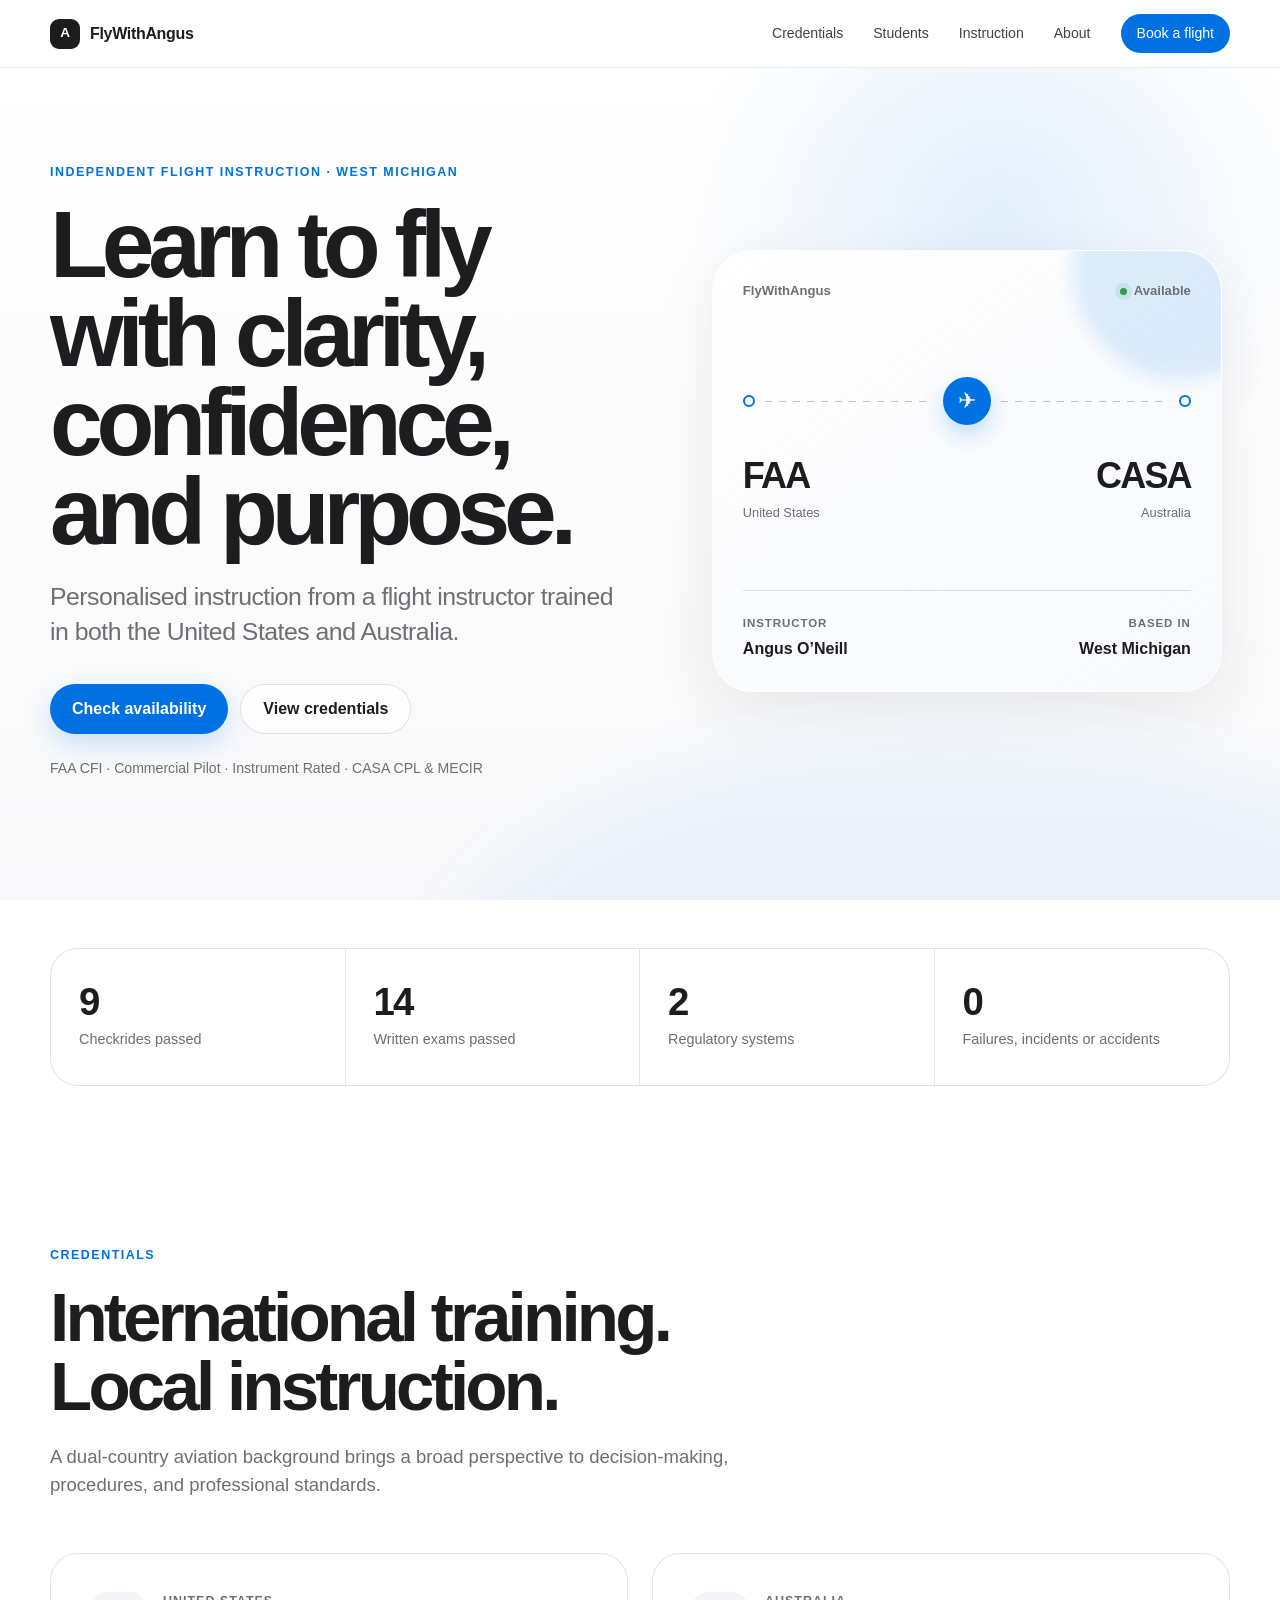
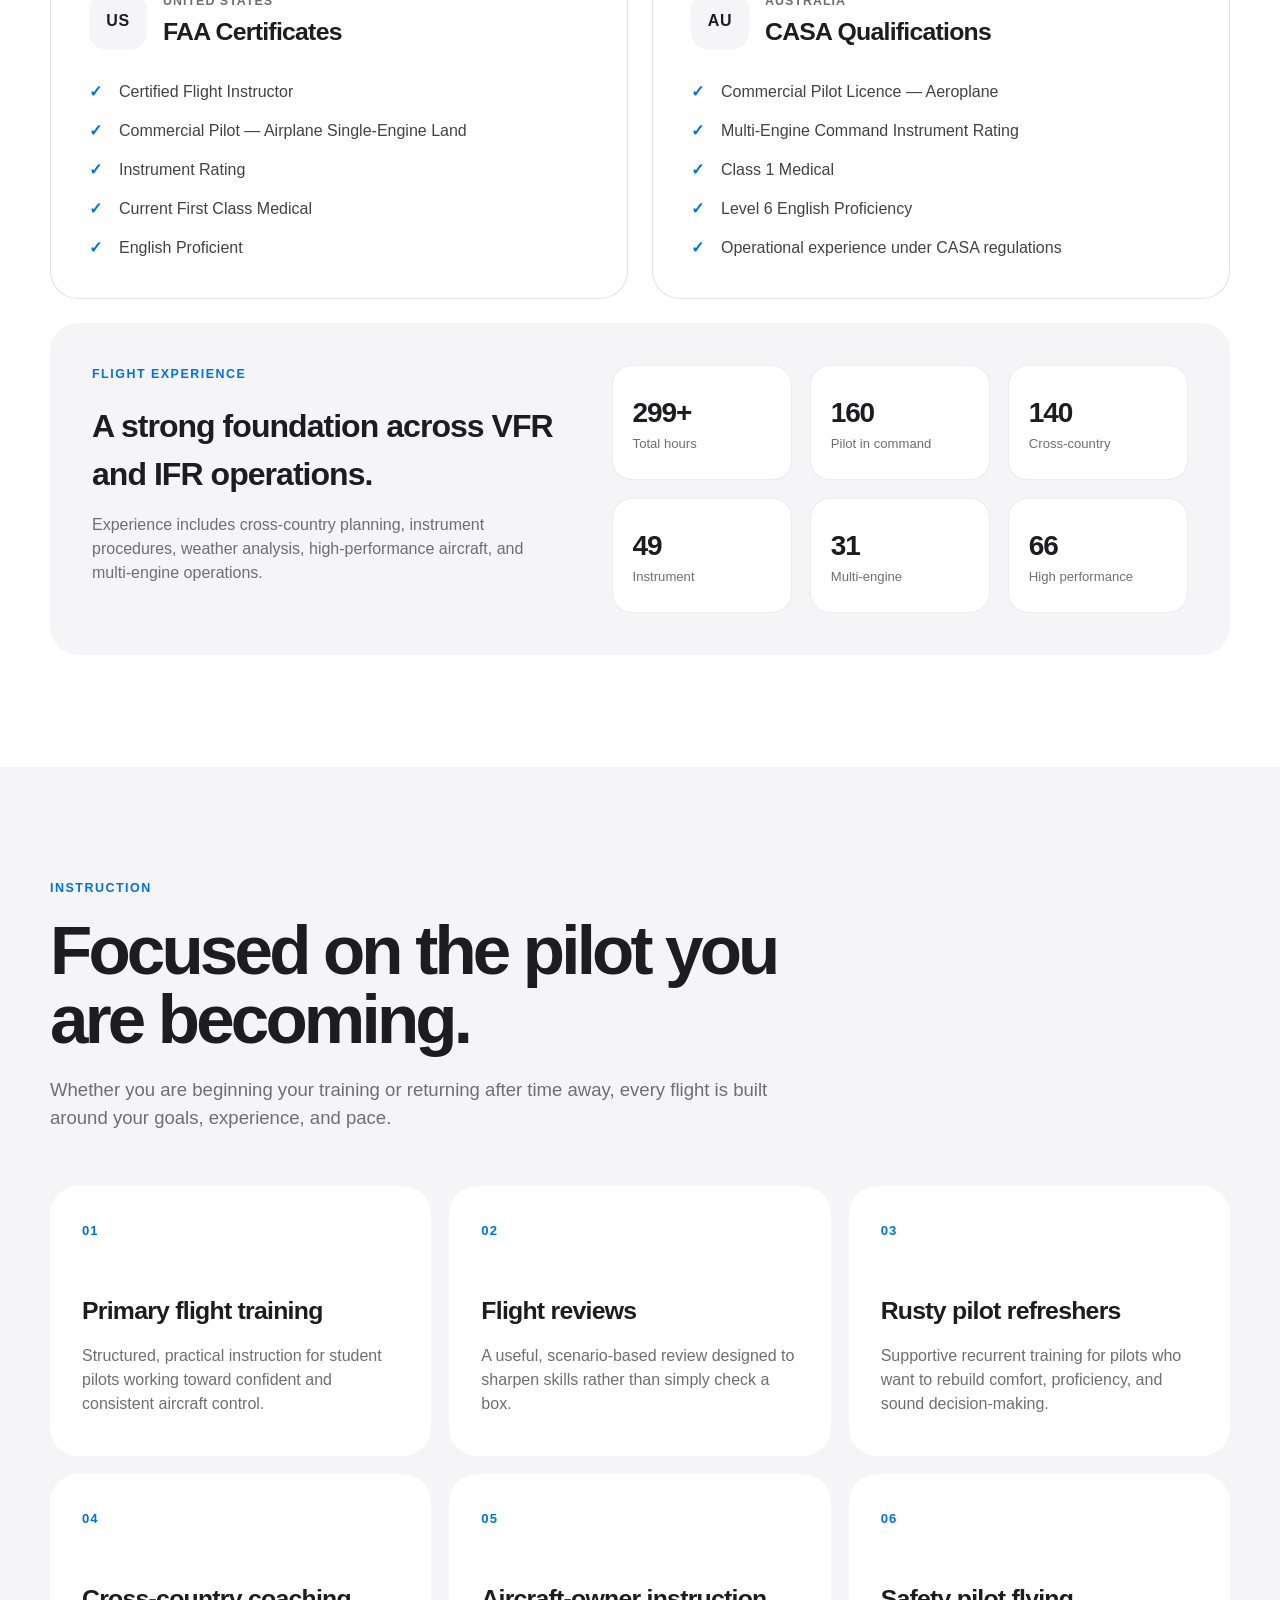
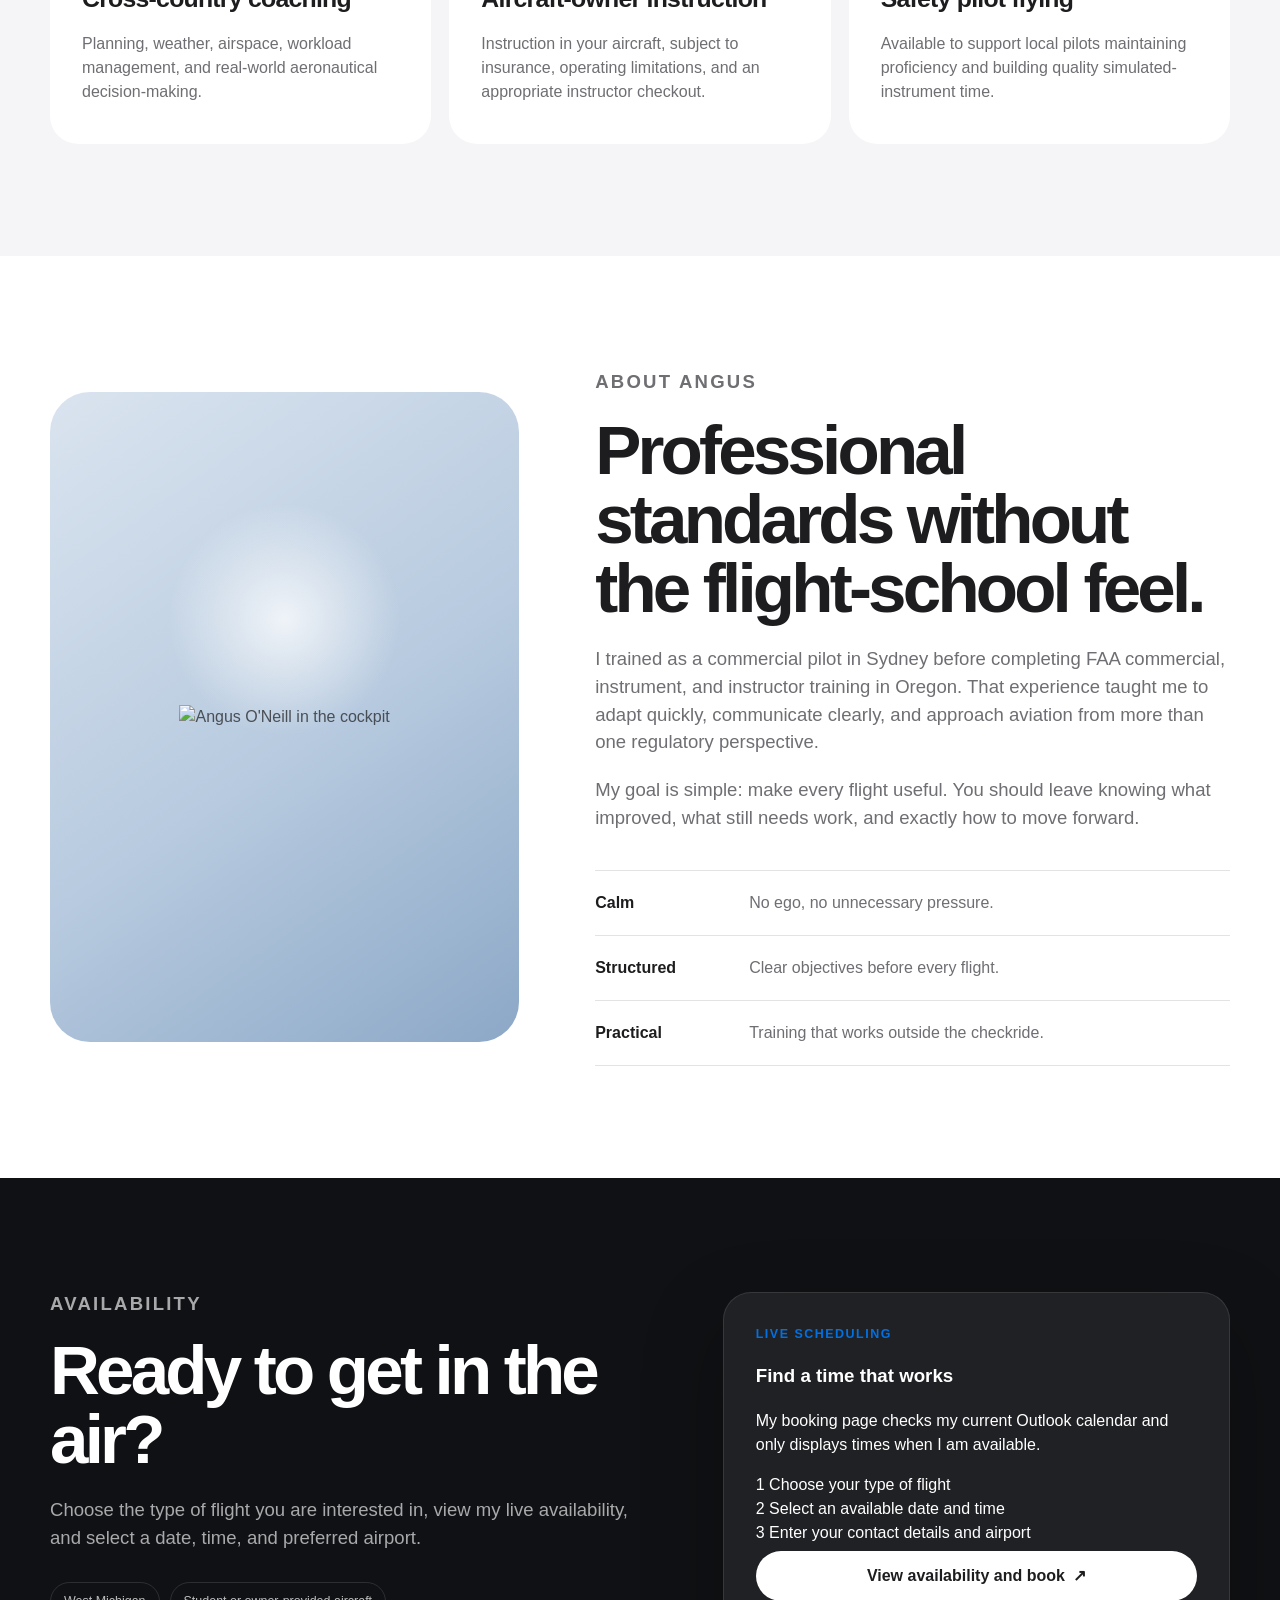
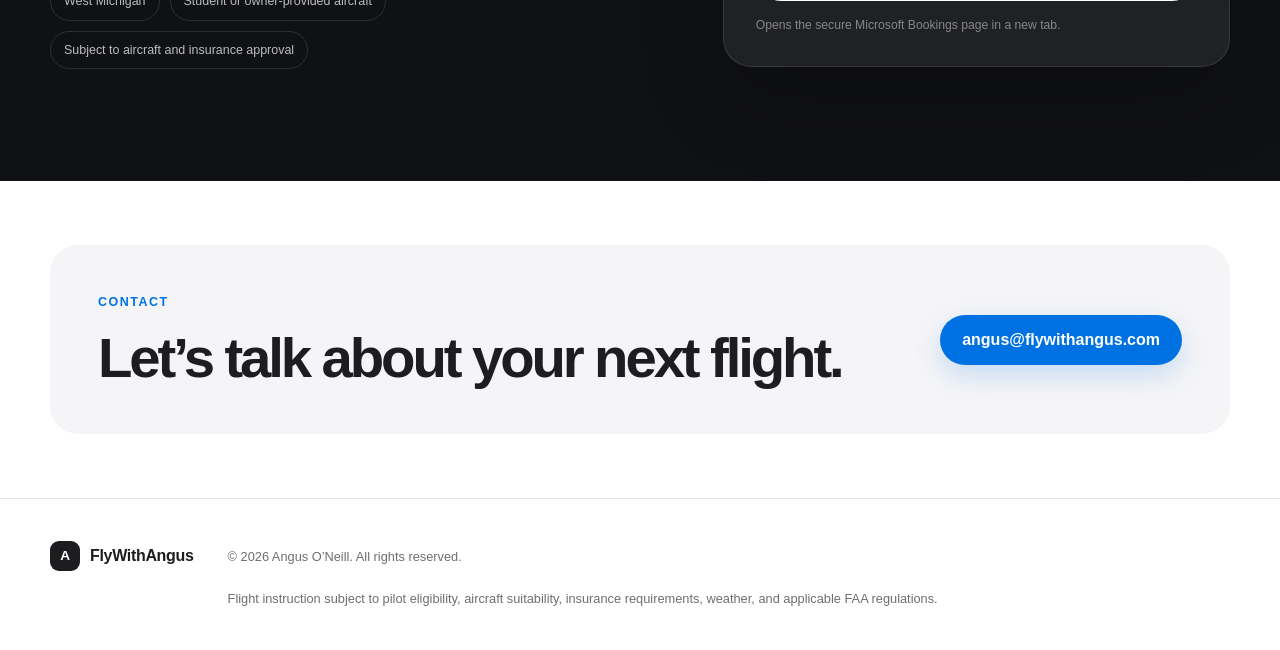
==== index.html @ b9e4edae "logo" ====
<!DOCTYPE html>
<html lang="en">
<head>
  <meta charset="UTF-8" />
  <link rel="icon" type="image/png" href="/favicon.png">
<link rel="apple-touch-icon" href="/favicon.png">
  <meta name="viewport" content="width=device-width, initial-scale=1.0" />
  <meta
    name="description"
    content="Fly With Angus — West Michigan CFI"
  />
  <meta name="theme-color" content="#f5f5f7" />
  <title>Fly With Angus | Independent Flight Instruction</title>
  <link rel="stylesheet" href="styles.css" />
  <script src="script.js" defer></script>
  <meta property="og:site_name" content="Fly With Angus">

<script type="application/ld+json">
{
  "@context": "https://schema.org",
  "@type": "WebSite",
  "name": "Fly With Angus",
  "url": "https://flywithangus.com/"
}
</script>
</head>
<body>
  <a class="skip-link" href="#main-content">Skip to content</a>

  <header class="site-header" id="top">
    <nav class="nav container" aria-label="Primary navigation">
      <a class="brand" href="#top" aria-label="FlyWithAngus home">
        <span class="brand-mark" aria-hidden="true">A</span>
        <span>FlyWithAngus</span>
      </a>

      <button
        class="nav-toggle"
        type="button"
        aria-expanded="false"
        aria-controls="nav-links"
        aria-label="Open navigation"
      >
        <span></span>
        <span></span>
      </button>

      <div class="nav-links" id="nav-links">
        <a href="#credentials">Credentials</a>
        <a href="students.html">Students</a>
        <a href="#instruction">Instruction</a>
        <a href="#about">About</a>
        <a class="nav-cta" href="#booking">Book a flight</a>
      </div>
    </nav>
  </header>

  <main id="main-content">
    <section class="hero section">
      <div class="container hero-grid">
        <div class="hero-copy reveal">
          <p class="eyebrow">Independent flight instruction · West Michigan</p>
          <h1>Learn to fly with clarity, confidence, and purpose.</h1>
          <p class="hero-lead">
            Personalised instruction from a flight instructor trained in both the
            United States and Australia.
          </p>
          <div class="hero-actions">
            <a class="button button-primary" href="#booking">Check availability</a>
            <a class="button button-secondary" href="#credentials">View credentials</a>
          </div>
          <p class="hero-note">FAA CFI · Commercial Pilot · Instrument Rated · CASA CPL &amp; MECIR</p>
        </div>

        <div class="hero-visual reveal" aria-label="FlyWithAngus credential summary">
          <div class="flight-card">
            <div class="flight-card-topline">
              <span>FlyWithAngus</span>
              <span class="status-dot">Available</span>
            </div>

            <div class="route-line" aria-hidden="true">
              <span class="route-point"></span>
              <span class="route-track"></span>
              <span class="route-plane">✈</span>
              <span class="route-track"></span>
              <span class="route-point"></span>
            </div>

            <div class="route-labels">
              <div>
                <span class="route-code">FAA</span>
                <span>United States</span>
              </div>
              <div class="route-label-right">
                <span class="route-code">CASA</span>
                <span>Australia</span>
              </div>
            </div>

            <div class="flight-card-footer">
              <div>
                <span class="card-label">Instructor</span>
                <strong>Angus O’Neill</strong>
              </div>
              <div>
                <span class="card-label">Based in</span>
                <strong>West Michigan</strong>
              </div>
            </div>
          </div>
        </div>
      </div>
    </section>

    <section class="stats section section-tight" aria-label="Aviation achievements">
      <div class="container stats-grid reveal">
        <article class="stat">
          <strong>9</strong>
          <span>Checkrides passed</span>
        </article>
        <article class="stat">
          <strong>14</strong>
          <span>Written exams passed</span>
        </article>
        <article class="stat">
          <strong>2</strong>
          <span>Regulatory systems</span>
        </article>
        <article class="stat">
          <strong>0</strong>
          <span>Failures, incidents or accidents</span>
        </article>
      </div>
    </section>

    <section class="section" id="credentials">
      <div class="container">
        <div class="section-heading reveal">
          <p class="eyebrow">Credentials</p>
          <h2>International training. Local instruction.</h2>
          <p>
            A dual-country aviation background brings a broad perspective to
            decision-making, procedures, and professional standards.
          </p>
        </div>

        <div class="credential-grid">
          <article class="credential-card reveal">
            <div class="credential-card-header">
              <span class="credential-flag" aria-hidden="true">US</span>
              <div>
                <p class="card-kicker">United States</p>
                <h3>FAA Certificates</h3>
              </div>
            </div>
            <ul class="check-list">
              <li>Certified Flight Instructor</li>
              <li>Commercial Pilot — Airplane Single-Engine Land</li>
              <li>Instrument Rating</li>
              <li>Current First Class Medical</li>
              <li>English Proficient</li>
            </ul>
          </article>

          <article class="credential-card reveal">
            <div class="credential-card-header">
              <span class="credential-flag" aria-hidden="true">AU</span>
              <div>
                <p class="card-kicker">Australia</p>
                <h3>CASA Qualifications</h3>
              </div>
            </div>
            <ul class="check-list">
              <li>Commercial Pilot Licence — Aeroplane</li>
              <li>Multi-Engine Command Instrument Rating</li>
              <li>Class 1 Medical</li>
              <li>Level 6 English Proficiency</li>
              <li>Operational experience under CASA regulations</li>
            </ul>
          </article>
        </div>

        <div class="hours-panel reveal" aria-label="Flight experience">
          <div class="hours-copy">
            <p class="eyebrow">Flight experience</p>
            <h3>A strong foundation across VFR and IFR operations.</h3>
            <p>
              Experience includes cross-country planning, instrument procedures,
              weather analysis, high-performance aircraft, and multi-engine operations.
            </p>
          </div>
          <div class="hours-grid">
            <div><strong>299+</strong><span>Total hours</span></div>
            <div><strong>160</strong><span>Pilot in command</span></div>
            <div><strong>140</strong><span>Cross-country</span></div>
            <div><strong>49</strong><span>Instrument</span></div>
            <div><strong>31</strong><span>Multi-engine</span></div>
            <div><strong>66</strong><span>High performance</span></div>
          </div>
        </div>
      </div>
    </section>

    <section class="section section-alt" id="instruction">
      <div class="container">
        <div class="section-heading reveal">
          <p class="eyebrow">Instruction</p>
          <h2>Focused on the pilot you are becoming.</h2>
          <p>
            Whether you are beginning your training or returning after time away,
            every flight is built around your goals, experience, and pace.
          </p>
        </div>

        <div class="service-grid">
          <article class="service-card reveal">
            <span class="service-number">01</span>
            <h3>Primary flight training</h3>
            <p>
              Structured, practical instruction for student pilots working toward
              confident and consistent aircraft control.
            </p>
          </article>

          <article class="service-card reveal">
            <span class="service-number">02</span>
            <h3>Flight reviews</h3>
            <p>
              A useful, scenario-based review designed to sharpen skills rather than
              simply check a box.
            </p>
          </article>

          <article class="service-card reveal">
            <span class="service-number">03</span>
            <h3>Rusty pilot refreshers</h3>
            <p>
              Supportive recurrent training for pilots who want to rebuild comfort,
              proficiency, and sound decision-making.
            </p>
          </article>

          <article class="service-card reveal">
            <span class="service-number">04</span>
            <h3>Cross-country coaching</h3>
            <p>
              Planning, weather, airspace, workload management, and real-world
              aeronautical decision-making.
            </p>
          </article>

          <article class="service-card reveal">
            <span class="service-number">05</span>
            <h3>Aircraft-owner instruction</h3>
            <p>
              Instruction in your aircraft, subject to insurance, operating
              limitations, and an appropriate instructor checkout.
            </p>
          </article>

          <article class="service-card reveal">
            <span class="service-number">06</span>
            <h3>Safety pilot flying</h3>
            <p>
              Available to support local pilots maintaining proficiency and building
              quality simulated-instrument time.
            </p>
          </article>
        </div>
      </div>
    </section>

    <section class="section" id="about">
      <div class="container about-grid">
        <div class="about-portrait reveal" aria-label="Photo placeholder for Angus O'Neill">
          <div class="portrait-placeholder">
            <img
            src="./assets/angus-flying.PNG"
  alt="Angus O'Neill in the cockpit"
  class="portrait-image"
            >
          </div>
        </div>

        <div class="about-copy reveal">
          <p class="eyebrow">About Angus</p>
          <h2>Professional standards without the flight-school feel.</h2>
          <p>
            I trained as a commercial pilot in Sydney before completing FAA commercial,
            instrument, and instructor training in Oregon. That experience taught me to
            adapt quickly, communicate clearly, and approach aviation from more than one
            regulatory perspective.
          </p>
          <p>
            My goal is simple: make every flight useful. You should leave knowing what
            improved, what still needs work, and exactly how to move forward.
          </p>

          <div class="values-list">
            <div>
              <strong>Calm</strong>
              <span>No ego, no unnecessary pressure.</span>
            </div>
            <div>
              <strong>Structured</strong>
              <span>Clear objectives before every flight.</span>
            </div>
            <div>
              <strong>Practical</strong>
              <span>Training that works outside the checkride.</span>
            </div>
          </div>
        </div>
      </div>
    </section>

   <section class="section section-dark" id="booking">
  <div class="container booking-grid">
    <div class="booking-copy reveal">
      <p class="eyebrow eyebrow-light">Availability</p>

      <h2>Ready to get in the air?</h2>

      <p>
        Choose the type of flight you are interested in, view my live
        availability, and select a date, time, and preferred airport.
      </p>

      <div class="booking-meta">
        <span>West Michigan</span>
        <span>Student or owner-provided aircraft</span>
        <span>Subject to aircraft and insurance approval</span>
      </div>
    </div>

    <div class="booking-card booking-card-action reveal">
      <p class="eyebrow">Live scheduling</p>

      <h3>Find a time that works</h3>

      <p class="booking-card-description">
        My booking page checks my current Outlook calendar and only displays
        times when I am available.
      </p>

      <div class="booking-details">
        <div class="booking-detail">
          <span class="booking-detail-number">1</span>
          <span>Choose your type of flight</span>
        </div>

        <div class="booking-detail">
          <span class="booking-detail-number">2</span>
          <span>Select an available date and time</span>
        </div>

        <div class="booking-detail">
          <span class="booking-detail-number">3</span>
          <span>Enter your contact details and airport</span>
        </div>
      </div>

      <a
        class="button button-booking booking-link"
        href="https://outlook.office.com/book/FlightSchedule@flywithangus.com/?ismsaljsauthenabled"
        target="_blank"
        rel="noopener noreferrer"
      >
        View availability and book
        <span aria-hidden="true">↗</span>
      </a>

      <p class="form-note">
        Opens the secure Microsoft Bookings page in a new tab.
      </p>
    </div>
  </div>
</section>

    <section class="section contact-section">
      <div class="container contact-card reveal">
        <div>
          <p class="eyebrow">Contact</p>
          <h2>Let’s talk about your next flight.</h2>
        </div>
        <a class="button button-primary" href="mailto:angus@flywithangus.com">
          angus@flywithangus.com
        </a>
      </div>
    </section>
  </main>

  <footer class="site-footer">
    <div class="container footer-inner">
      <a class="brand footer-brand" href="#top">
        <span class="brand-mark" aria-hidden="true">A</span>
        <span>FlyWithAngus</span>
      </a>
      <p>© <span id="current-year"></span> Angus O’Neill. All rights reserved.</p>
      <p class="footer-disclaimer">
        Flight instruction subject to pilot eligibility, aircraft suitability,
        insurance requirements, weather, and applicable FAA regulations.
      </p>
    </div>
  </footer>
</body>
</html>
---- styles.css ----
:root {
  --background: #ffffff;
  --background-alt: #f5f5f7;
  --surface: rgba(255, 255, 255, 0.78);
  --text: #1d1d1f;
  --muted: #6e6e73;
  --line: rgba(29, 29, 31, 0.12);
  --dark: #101114;
  --accent: #0071e3;
  --accent-hover: #0077ed;
  --success: #2f9e44;
  --radius-small: 18px;
  --radius: 28px;
  --radius-large: 40px;
  --shadow-soft: 0 18px 60px rgba(0, 0, 0, 0.08);
  --max-width: 1180px;
  --nav-height: 68px;
}

* {
  box-sizing: border-box;
}

html {
  scroll-behavior: smooth;
}

body {
  margin: 0;
  background: var(--background);
  color: var(--text);
  font-family: -apple-system, BlinkMacSystemFont, "SF Pro Display", "SF Pro Text",
    "Helvetica Neue", Arial, sans-serif;
  font-size: 16px;
  line-height: 1.5;
  -webkit-font-smoothing: antialiased;
  text-rendering: optimizeLegibility;
}

body.nav-open {
  overflow: hidden;
}

img,
svg {
  display: block;
  max-width: 100%;
}

button,
input,
select,
textarea {
  font: inherit;
}

a {
  color: inherit;
  text-decoration: none;
}

p,
h1,
h2,
h3 {
  margin-top: 0;
}

p:last-child {
  margin-bottom: 0;
}

.skip-link {
  position: fixed;
  top: 10px;
  left: 10px;
  z-index: 1000;
  transform: translateY(-150%);
  padding: 10px 14px;
  border-radius: 10px;
  background: var(--text);
  color: #fff;
}

.skip-link:focus {
  transform: translateY(0);
}

.container {
  width: min(calc(100% - 40px), var(--max-width));
  margin: 0 auto;
}

.section {
  padding: 112px 0;
}

.section-tight {
  padding: 48px 0;
}

.section-alt {
  background: var(--background-alt);
}

.section-dark {
  background: var(--dark);
  color: #fff;
}

.eyebrow {
  margin-bottom: 18px;
  color: var(--accent);
  font-size: 0.78rem;
  font-weight: 700;
  letter-spacing: 0.12em;
  text-transform: uppercase;
}

.eyebrow-light {
  color: #8ec5ff;
}

.site-header {
  position: sticky;
  top: 0;
  z-index: 100;
  height: var(--nav-height);
  border-bottom: 1px solid rgba(29, 29, 31, 0.08);
  background: rgba(255, 255, 255, 0.76);
  backdrop-filter: saturate(180%) blur(20px);
  -webkit-backdrop-filter: saturate(180%) blur(20px);
}

.nav {
  display: flex;
  align-items: center;
  justify-content: space-between;
  height: 100%;
}

.brand {
  display: inline-flex;
  align-items: center;
  gap: 10px;
  font-weight: 700;
  letter-spacing: -0.02em;
}

.brand-mark {
  display: grid;
  width: 30px;
  height: 30px;
  place-items: center;
  border-radius: 9px;
  background: var(--text);
  color: #fff;
  font-size: 0.85rem;
  font-weight: 800;
}

.nav-links {
  display: flex;
  align-items: center;
  gap: 30px;
  color: #424245;
  font-size: 0.88rem;
  font-weight: 500;
}

.nav-links a:not(.nav-cta) {
  transition: color 180ms ease;
}

.nav-links a:not(.nav-cta):hover {
  color: var(--accent);
}

.nav-cta {
  padding: 9px 16px;
  border-radius: 999px;
  background: var(--accent);
  color: #fff;
  transition: background 180ms ease, transform 180ms ease;
}

.nav-cta:hover {
  background: var(--accent-hover);
  transform: translateY(-1px);
}

.nav-toggle {
  display: none;
  width: 42px;
  height: 42px;
  border: 0;
  background: transparent;
  cursor: pointer;
}

.nav-toggle span {
  display: block;
  width: 18px;
  height: 1.5px;
  margin: 5px auto;
  background: var(--text);
  transition: transform 180ms ease;
}

.hero {
  position: relative;
  overflow: hidden;
  min-height: calc(100vh - var(--nav-height));
  display: grid;
  align-items: center;
  padding-top: 86px;
  background:
    radial-gradient(circle at 78% 18%, rgba(0, 113, 227, 0.11), transparent 26%),
    linear-gradient(180deg, #fff 0%, #f8f8fa 100%);
}

.hero::after {
  content: "";
  position: absolute;
  inset: auto -15% -45% 34%;
  height: 65%;
  border-radius: 50%;
  background: rgba(0, 113, 227, 0.05);
  filter: blur(30px);
}

.hero-grid {
  position: relative;
  z-index: 1;
  display: grid;
  grid-template-columns: minmax(0, 1.05fr) minmax(360px, 0.95fr);
  gap: 72px;
  align-items: center;
}

.hero h1 {
  max-width: 780px;
  margin-bottom: 24px;
  font-size: clamp(3.5rem, 7.4vw, 6.8rem);
  line-height: 0.94;
  letter-spacing: -0.065em;
}

.hero-lead {
  max-width: 650px;
  margin-bottom: 34px;
  color: var(--muted);
  font-size: clamp(1.18rem, 2.2vw, 1.55rem);
  line-height: 1.4;
  letter-spacing: -0.02em;
}

.hero-actions {
  display: flex;
  flex-wrap: wrap;
  gap: 12px;
  margin-bottom: 24px;
}

.button {
  display: inline-flex;
  min-height: 50px;
  align-items: center;
  justify-content: center;
  gap: 8px;
  padding: 0 22px;
  border: 0;
  border-radius: 999px;
  font-weight: 650;
  cursor: pointer;
  transition: background 180ms ease, color 180ms ease, transform 180ms ease,
    box-shadow 180ms ease;
}

.button:hover {
  transform: translateY(-2px);
}

.button-primary {
  background: var(--accent);
  color: #fff;
  box-shadow: 0 10px 28px rgba(0, 113, 227, 0.2);
}

.button-primary:hover {
  background: var(--accent-hover);
  box-shadow: 0 14px 34px rgba(0, 113, 227, 0.28);
}

.button-secondary {
  border: 1px solid var(--line);
  background: rgba(255, 255, 255, 0.72);
  color: var(--text);
}

.button-secondary:hover {
  background: #fff;
}

.hero-note {
  color: var(--muted);
  font-size: 0.88rem;
}

.hero-visual {
  display: flex;
  justify-content: center;
}

.flight-card {
  position: relative;
  width: min(100%, 510px);
  overflow: hidden;
  padding: 30px;
  border: 1px solid rgba(255, 255, 255, 0.7);
  border-radius: var(--radius-large);
  background:
    linear-gradient(145deg, rgba(255, 255, 255, 0.92), rgba(243, 246, 250, 0.72)),
    var(--surface);
  box-shadow: var(--shadow-soft);
  backdrop-filter: blur(24px);
}

.flight-card::before {
  content: "";
  position: absolute;
  top: -90px;
  right: -70px;
  width: 220px;
  height: 220px;
  border-radius: 50%;
  background: rgba(0, 113, 227, 0.12);
  filter: blur(8px);
}

.flight-card-topline,
.flight-card-footer,
.route-labels {
  position: relative;
  z-index: 1;
  display: flex;
  align-items: center;
  justify-content: space-between;
}

.flight-card-topline {
  color: var(--muted);
  font-size: 0.82rem;
  font-weight: 650;
}

.status-dot {
  display: inline-flex;
  align-items: center;
  gap: 7px;
}

.status-dot::before {
  content: "";
  width: 7px;
  height: 7px;
  border-radius: 50%;
  background: var(--success);
  box-shadow: 0 0 0 5px rgba(47, 158, 68, 0.11);
}

.route-line {
  position: relative;
  z-index: 1;
  display: grid;
  grid-template-columns: auto 1fr auto 1fr auto;
  align-items: center;
  gap: 10px;
  margin: 76px 0 24px;
}

.route-point {
  width: 12px;
  height: 12px;
  border: 2px solid var(--accent);
  border-radius: 50%;
  background: #fff;
}

.route-track {
  height: 1px;
  background: repeating-linear-gradient(
    to right,
    rgba(29, 29, 31, 0.28),
    rgba(29, 29, 31, 0.28) 7px,
    transparent 7px,
    transparent 14px
  );
}

.route-plane {
  display: grid;
  width: 48px;
  height: 48px;
  place-items: center;
  border-radius: 50%;
  background: var(--accent);
  color: #fff;
  font-size: 1.35rem;
  box-shadow: 0 10px 24px rgba(0, 113, 227, 0.24);
}

.route-labels > div {
  display: flex;
  flex-direction: column;
}

.route-label-right {
  align-items: flex-end;
  text-align: right;
}

.route-code {
  font-size: 2.25rem;
  font-weight: 760;
  letter-spacing: -0.05em;
}

.route-labels span:last-child {
  color: var(--muted);
  font-size: 0.8rem;
}

.flight-card-footer {
  margin-top: 68px;
  padding-top: 24px;
  border-top: 1px solid var(--line);
}

.flight-card-footer > div {
  display: flex;
  flex-direction: column;
  gap: 4px;
}

.flight-card-footer > div:last-child {
  text-align: right;
}

.card-label {
  color: var(--muted);
  font-size: 0.72rem;
  font-weight: 650;
  letter-spacing: 0.08em;
  text-transform: uppercase;
}

.stats-grid {
  display: grid;
  grid-template-columns: repeat(4, 1fr);
  overflow: hidden;
  border: 1px solid var(--line);
  border-radius: var(--radius);
  background: #fff;
}

.stat {
  padding: 34px 28px;
  border-right: 1px solid var(--line);
}

.stat:last-child {
  border-right: 0;
}

.stat strong {
  display: block;
  margin-bottom: 6px;
  font-size: 2.4rem;
  line-height: 1;
  letter-spacing: -0.05em;
}

.stat span {
  color: var(--muted);
  font-size: 0.9rem;
}

.section-heading {
  max-width: 780px;
  margin-bottom: 54px;
}

.section-heading h2,
.about-copy h2,
.booking-copy h2,
.contact-card h2 {
  margin-bottom: 22px;
  font-size: clamp(2.6rem, 5.4vw, 5.1rem);
  line-height: 1;
  letter-spacing: -0.055em;
}

.section-heading > p:last-child,
.about-copy > p,
.booking-copy > p {
  color: var(--muted);
  font-size: 1.16rem;
}

.credential-grid {
  display: grid;
  grid-template-columns: repeat(2, minmax(0, 1fr));
  gap: 24px;
}

.credential-card {
  padding: 38px;
  border: 1px solid var(--line);
  border-radius: var(--radius);
  background: #fff;
}

.credential-card-header {
  display: flex;
  align-items: center;
  gap: 16px;
  margin-bottom: 30px;
}

.credential-flag {
  display: grid;
  width: 58px;
  height: 58px;
  place-items: center;
  border-radius: 18px;
  background: var(--background-alt);
  font-weight: 800;
  letter-spacing: 0.04em;
}

.card-kicker {
  margin-bottom: 2px;
  color: var(--muted);
  font-size: 0.78rem;
  font-weight: 700;
  letter-spacing: 0.08em;
  text-transform: uppercase;
}

.credential-card h3,
.hours-panel h3,
.service-card h3 {
  margin-bottom: 0;
  font-size: 1.55rem;
  letter-spacing: -0.03em;
}

.check-list {
  display: grid;
  gap: 15px;
  margin: 0;
  padding: 0;
  list-style: none;
}

.check-list li {
  position: relative;
  padding-left: 30px;
  color: #424245;
}

.check-list li::before {
  content: "✓";
  position: absolute;
  top: 0;
  left: 0;
  color: var(--accent);
  font-weight: 800;
}

.hours-panel {
  display: grid;
  grid-template-columns: 0.9fr 1.1fr;
  gap: 48px;
  margin-top: 24px;
  padding: 42px;
  border-radius: var(--radius);
  background: var(--background-alt);
}

.hours-copy h3 {
  margin-bottom: 15px;
  font-size: 2rem;
}

.hours-copy p:last-child {
  color: var(--muted);
}

.hours-grid {
  display: grid;
  grid-template-columns: repeat(3, 1fr);
  gap: 18px;
}

.hours-grid div {
  display: flex;
  min-height: 115px;
  flex-direction: column;
  justify-content: center;
  padding: 20px;
  border: 1px solid rgba(29, 29, 31, 0.08);
  border-radius: 20px;
  background: #fff;
}

.hours-grid strong {
  font-size: 1.75rem;
  letter-spacing: -0.04em;
}

.hours-grid span {
  color: var(--muted);
  font-size: 0.82rem;
}

.service-grid {
  display: grid;
  grid-template-columns: repeat(3, minmax(0, 1fr));
  gap: 18px;
}

.service-card {
  min-height: 270px;
  padding: 32px;
  border-radius: var(--radius);
  background: #fff;
}

.service-number {
  display: inline-block;
  margin-bottom: 52px;
  color: var(--accent);
  font-size: 0.82rem;
  font-weight: 750;
  letter-spacing: 0.08em;
}

.service-card h3 {
  margin-bottom: 14px;
}

.service-card p {
  color: var(--muted);
}

.about-grid {
  display: grid;
  grid-template-columns: minmax(320px, 0.85fr) minmax(0, 1.15fr);
  gap: 76px;
  align-items: center;
}

.about-portrait {
  min-height: 650px;
}

.portrait-placeholder {
  display: grid;
  width: 100%;
  height: 100%;
  min-height: 650px;
  place-items: center;
  align-content: center;
  border-radius: var(--radius-large);
  background:
    radial-gradient(circle at 50% 35%, rgba(255, 255, 255, 0.75), transparent 24%),
    linear-gradient(145deg, #dae4ef, #b7cadf 54%, #8ca8c7);
  color: rgba(29, 29, 31, 0.72);
  overflow: hidden;
}

.portrait-placeholder span {
  font-size: clamp(5rem, 13vw, 10rem);
  font-weight: 800;
  letter-spacing: -0.08em;
}

.portrait-placeholder p {
  margin-top: 16px;
  font-size: 0.9rem;
  font-weight: 650;
}

.about-copy > p {
  margin-bottom: 20px;
}

.values-list {
  display: grid;
  gap: 0;
  margin-top: 38px;
  border-top: 1px solid var(--line);
}

.values-list div {
  display: grid;
  grid-template-columns: 130px 1fr;
  gap: 24px;
  padding: 20px 0;
  border-bottom: 1px solid var(--line);
}

.values-list span {
  color: var(--muted);
}

.booking-grid {
  display: grid;
  grid-template-columns: minmax(0, 1fr) minmax(360px, 0.85fr);
  gap: 76px;
  align-items: center;
}

.booking-copy > p {
  color: rgba(255, 255, 255, 0.64);
}

.booking-meta {
  display: flex;
  flex-wrap: wrap;
  gap: 10px;
  margin-top: 30px;
}

.booking-meta span {
  padding: 9px 13px;
  border: 1px solid rgba(255, 255, 255, 0.12);
  border-radius: 999px;
  color: rgba(255, 255, 255, 0.72);
  font-size: 0.78rem;
}

.booking-card {
  padding: 32px;
  border: 1px solid rgba(255, 255, 255, 0.1);
  border-radius: var(--radius);
  background: rgba(255, 255, 255, 0.07);
  box-shadow: 0 30px 80px rgba(0, 0, 0, 0.25);
}

.form-row {
  margin-bottom: 18px;
}

.form-grid {
  display: grid;
  grid-template-columns: repeat(2, 1fr);
  gap: 14px;
}

.form-row label {
  display: block;
  margin-bottom: 8px;
  color: rgba(255, 255, 255, 0.74);
  font-size: 0.82rem;
  font-weight: 650;
}

.form-row input,
.form-row select {
  width: 100%;
  min-height: 50px;
  border: 1px solid rgba(255, 255, 255, 0.12);
  border-radius: 14px;
  outline: 0;
  background: rgba(255, 255, 255, 0.09);
  color: #fff;
  padding: 0 14px;
}

.form-row select option {
  color: var(--text);
}

.form-row input::placeholder {
  color: rgba(255, 255, 255, 0.38);
}

.form-row input:focus,
.form-row select:focus {
  border-color: #79b8ff;
  box-shadow: 0 0 0 4px rgba(0, 113, 227, 0.2);
}

.button-booking {
  width: 100%;
  margin-top: 6px;
  background: #fff;
  color: var(--text);
}

.button-booking:hover {
  background: #f5f5f7;
}

.form-note {
  margin-top: 15px;
  color: rgba(255, 255, 255, 0.46);
  font-size: 0.76rem;
}

.form-note code {
  color: rgba(255, 255, 255, 0.72);
}

.contact-section {
  padding-top: 64px;
  padding-bottom: 64px;
}

.contact-card {
  display: flex;
  align-items: center;
  justify-content: space-between;
  gap: 34px;
  padding: 48px;
  border-radius: var(--radius);
  background: var(--background-alt);
}

.contact-card h2 {
  margin-bottom: 0;
  font-size: clamp(2.2rem, 4.4vw, 4.2rem);
}

.site-footer {
  padding: 42px 0;
  border-top: 1px solid var(--line);
}

.footer-inner {
  display: grid;
  grid-template-columns: auto 1fr;
  gap: 18px 34px;
  align-items: center;
}

.footer-inner > p {
  margin: 0;
  color: var(--muted);
  font-size: 0.8rem;
}

.footer-disclaimer {
  grid-column: 2;
  max-width: 760px;
}

.reveal {
  opacity: 0;
  transform: translateY(24px);
  transition: opacity 700ms ease, transform 700ms ease;
}

.reveal.is-visible {
  opacity: 1;
  transform: translateY(0);
}

@media (prefers-reduced-motion: reduce) {
  html {
    scroll-behavior: auto;
  }

  *,
  *::before,
  *::after {
    animation-duration: 0.01ms !important;
    animation-iteration-count: 1 !important;
    transition-duration: 0.01ms !important;
    scroll-behavior: auto !important;
  }

  .reveal {
    opacity: 1;
    transform: none;
  }
}

@media (max-width: 980px) {
  .section {
    padding: 88px 0;
  }

  .hero-grid,
  .about-grid,
  .booking-grid,
  .hours-panel {
    grid-template-columns: 1fr;
  }

  .hero {
    min-height: auto;
  }

  .hero-grid {
    gap: 58px;
  }

  .hero h1 {
    max-width: 840px;
  }

  .hero-visual {
    justify-content: flex-start;
  }

  .stats-grid {
    grid-template-columns: repeat(2, 1fr);
  }

  .stat:nth-child(2) {
    border-right: 0;
  }

  .stat:nth-child(-n + 2) {
    border-bottom: 1px solid var(--line);
  }

  .service-grid {
    grid-template-columns: repeat(2, minmax(0, 1fr));
  }

  .about-portrait,
  .portrait-placeholder {
    min-height: 520px;
  }

  .hours-grid {
    grid-template-columns: repeat(3, 1fr);
  }
}

@media (max-width: 760px) {
  :root {
    --nav-height: 64px;
  }

  .container {
    width: min(calc(100% - 28px), var(--max-width));
  }

  .nav-toggle {
    display: block;
  }

  .nav-toggle[aria-expanded="true"] span:first-child {
    transform: translateY(3.25px) rotate(45deg);
  }

  .nav-toggle[aria-expanded="true"] span:last-child {
    transform: translateY(-3.25px) rotate(-45deg);
  }

  .nav-links {
    position: fixed;
    top: var(--nav-height);
    right: 0;
    left: 0;
    display: none;
    height: calc(100vh - var(--nav-height));
    flex-direction: column;
    align-items: stretch;
    gap: 0;
    padding: 24px 28px;
    background: rgba(255, 255, 255, 0.98);
  }

  .nav-links.is-open {
    display: flex;
  }

  .nav-links a {
    padding: 18px 0;
    border-bottom: 1px solid var(--line);
    font-size: 1.3rem;
  }

  .nav-links .nav-cta {
    margin-top: 22px;
    padding: 15px 18px;
    border: 0;
    text-align: center;
  }

  .hero {
    padding-top: 66px;
  }

  .hero h1 {
    font-size: clamp(3.35rem, 16vw, 5.1rem);
  }

  .flight-card {
    padding: 24px;
    border-radius: 30px;
  }

  .route-line {
    margin-top: 54px;
  }

  .route-code {
    font-size: 1.9rem;
  }

  .flight-card-footer {
    margin-top: 50px;
  }

  .credential-grid,
  .service-grid {
    grid-template-columns: 1fr;
  }

  .hours-panel,
  .credential-card,
  .booking-card,
  .contact-card {
    padding: 28px;
  }

  .hours-grid {
    grid-template-columns: repeat(2, 1fr);
  }

  .service-card {
    min-height: 230px;
  }

  .about-portrait,
  .portrait-placeholder {
    min-height: 430px;
  }

  .form-grid {
    grid-template-columns: 1fr;
    gap: 0;
  }

  .contact-card {
    flex-direction: column;
    align-items: flex-start;
  }

  .contact-card .button {
    width: 100%;
  }

  .footer-inner {
    grid-template-columns: 1fr;
  }

  .footer-disclaimer {
    grid-column: 1;
  }
}

@media (max-width: 520px) {
  .section {
    padding: 72px 0;
  }

  .hero-actions {
    flex-direction: column;
  }

  .hero-actions .button {
    width: 100%;
  }

  .stats-grid {
    grid-template-columns: 1fr;
  }

  .stat {
    border-right: 0;
    border-bottom: 1px solid var(--line);
  }

  .stat:last-child {
    border-bottom: 0;
  }

  .hours-grid {
    grid-template-columns: 1fr;
  }

  .hours-grid div {
    min-height: 90px;
  }

  .values-list div {
    grid-template-columns: 1fr;
    gap: 5px;
  }

  .flight-card-footer {
    align-items: flex-start;
    gap: 20px;
  }

  .flight-card-footer > div:last-child {
    text-align: right;
  }
}
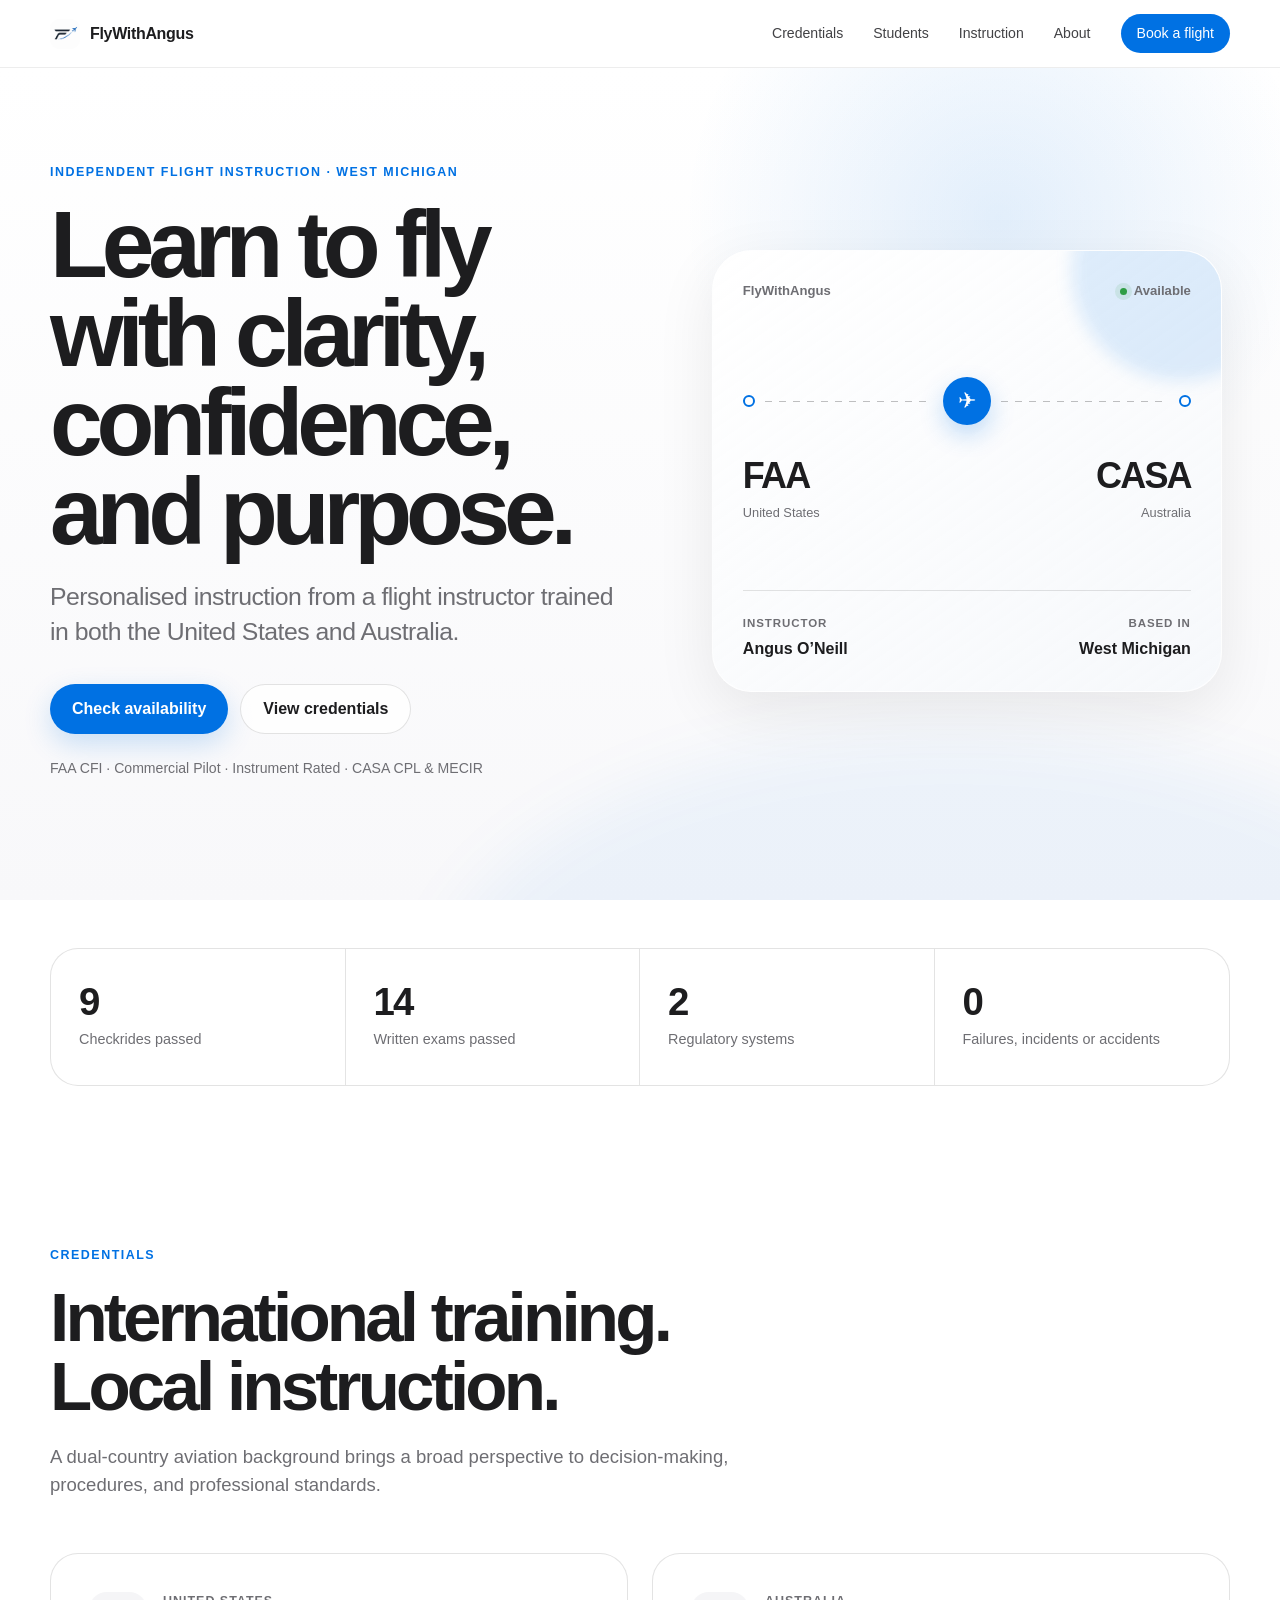
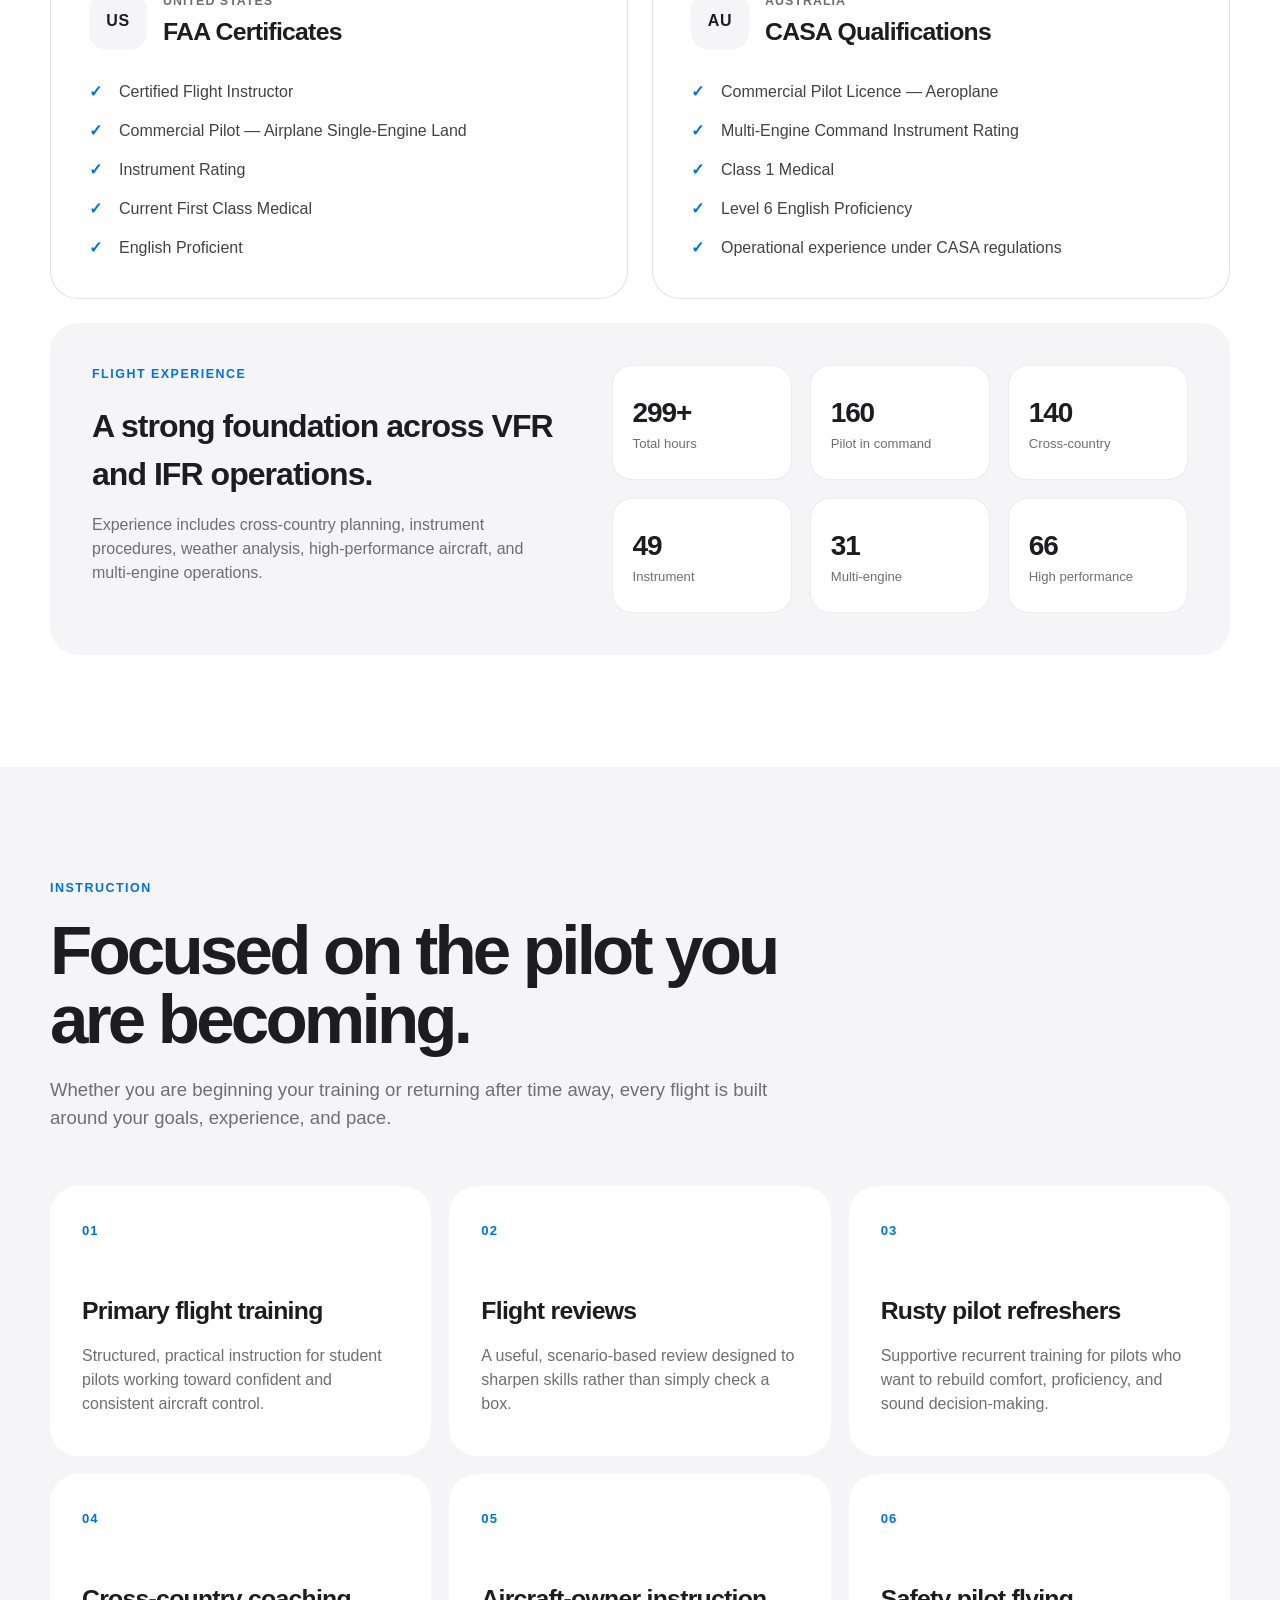
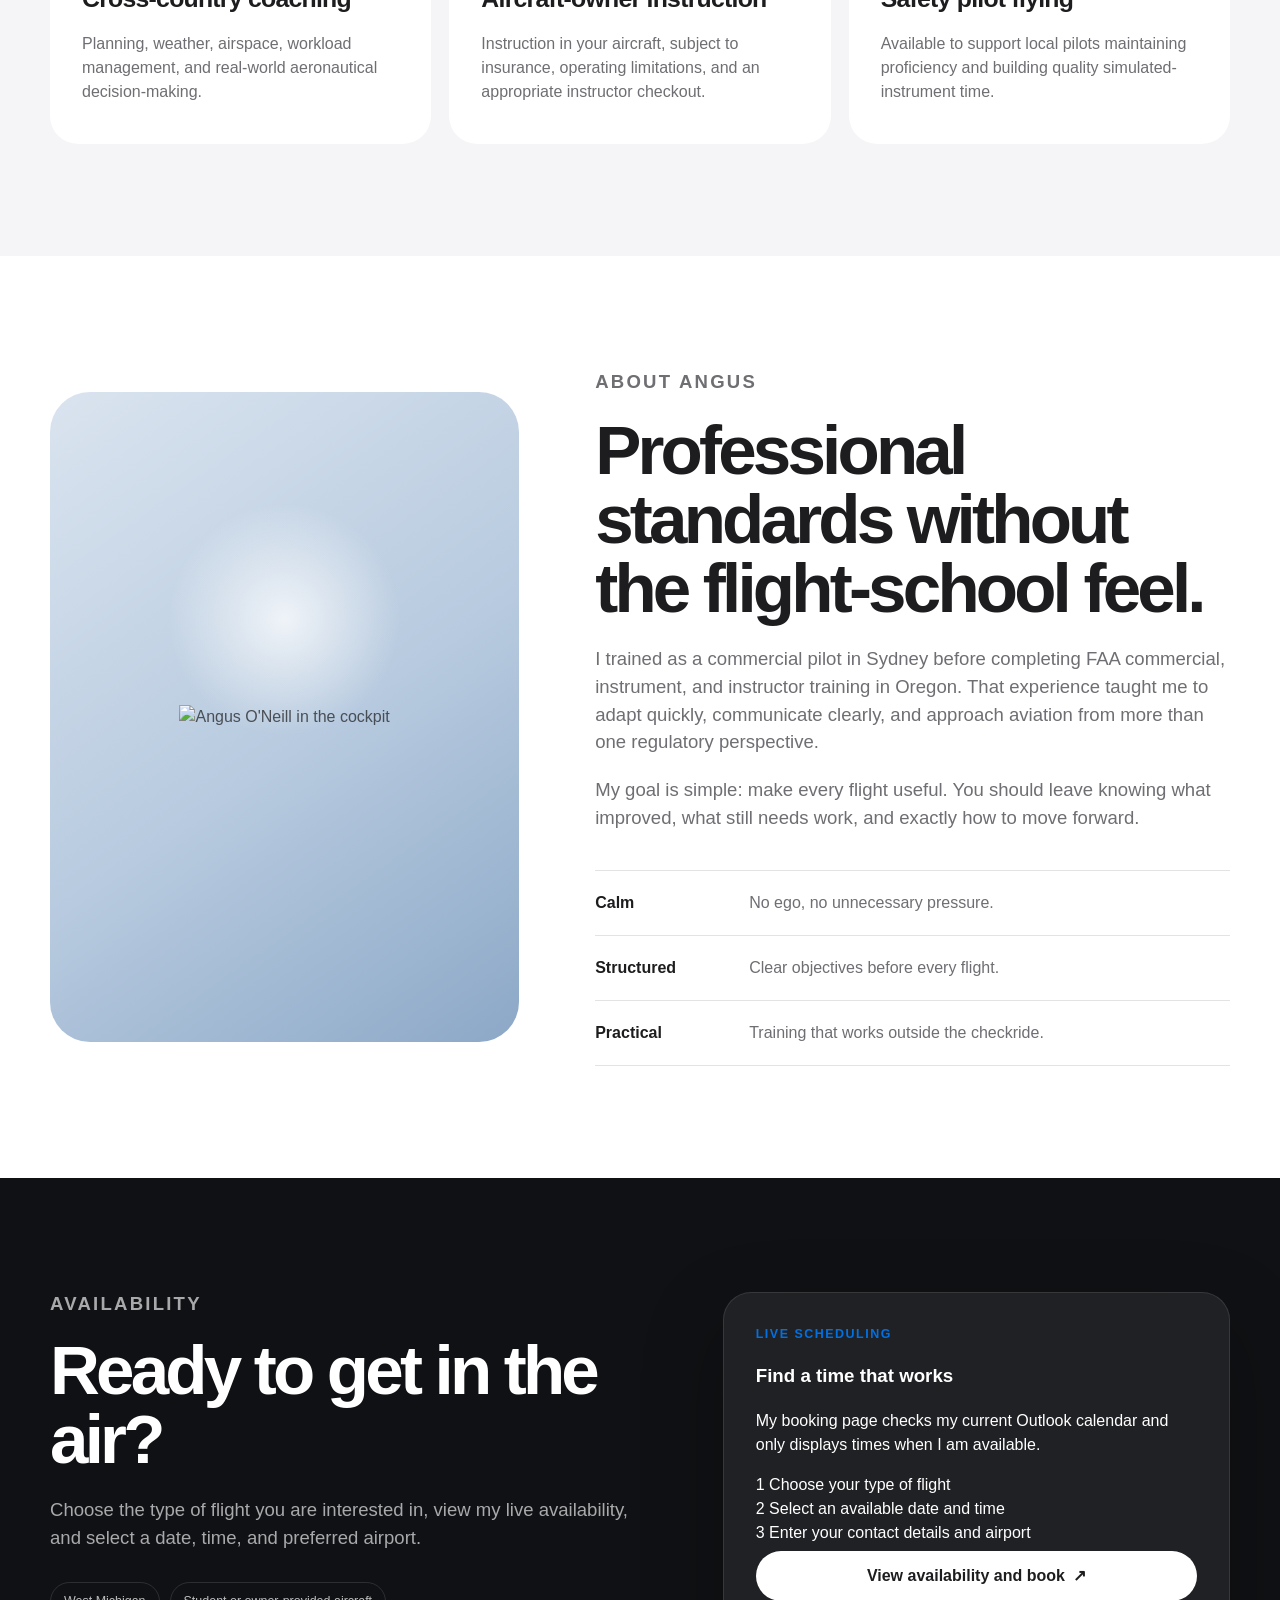
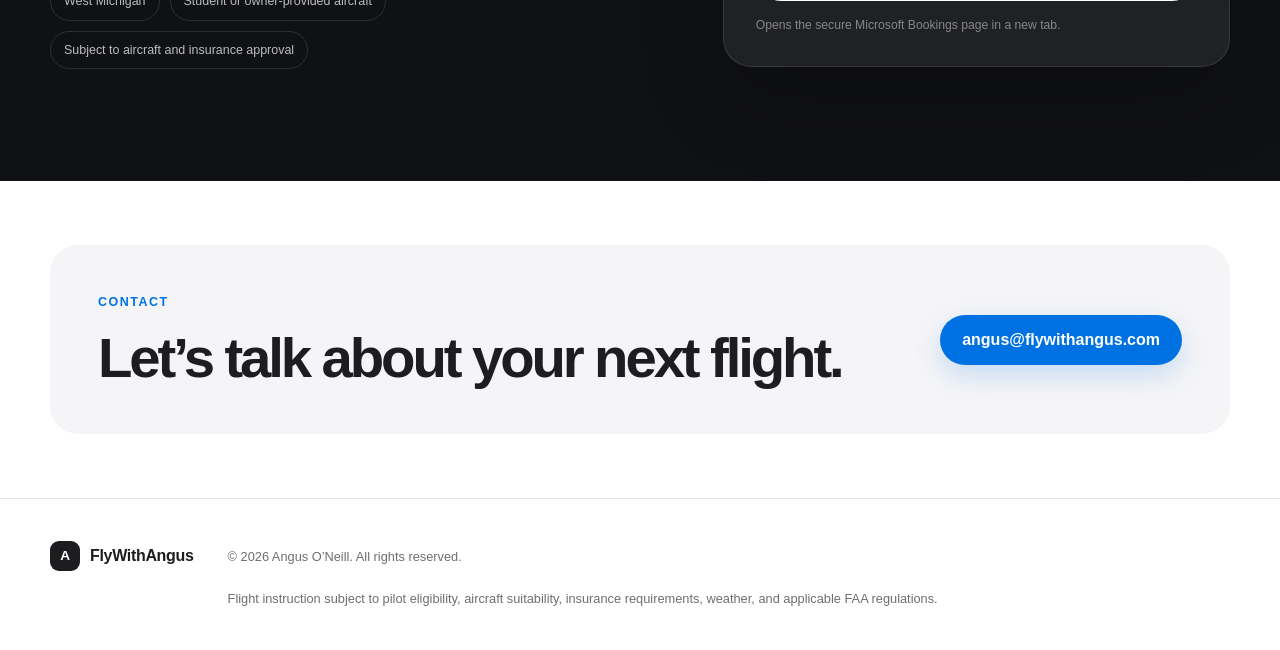
==== commit 2e4dd2bb: "logo2" ====
--- a/index.html
+++ b/index.html
@@ -30,7 +30,7 @@
   <header class="site-header" id="top">
     <nav class="nav container" aria-label="Primary navigation">
       <a class="brand" href="#top" aria-label="FlyWithAngus home">
-        <span class="brand-mark" aria-hidden="true">A</span>
+        <img class="brand-mark" aria-hidden="true" src="./favicon.png"></img>
         <span>FlyWithAngus</span>
       </a>
 
--- a/styles.css
+++ b/styles.css
@@ -25,6 +25,27 @@
   scroll-behavior: smooth;
 }
 
+.brand {
+  display: flex;
+  align-items: center;
+  gap: 18px;
+  color: #1d1d1f;
+  text-decoration: none;
+}
+
+.brand-logo {
+  width: 60px;
+  height: 60px;
+  object-fit: contain;
+  display: block;
+}
+
+.brand-name {
+  font-size: 32px;
+  font-weight: 700;
+  letter-spacing: -0.02em;
+}
+
 body {
   margin: 0;
   background: var(--background);
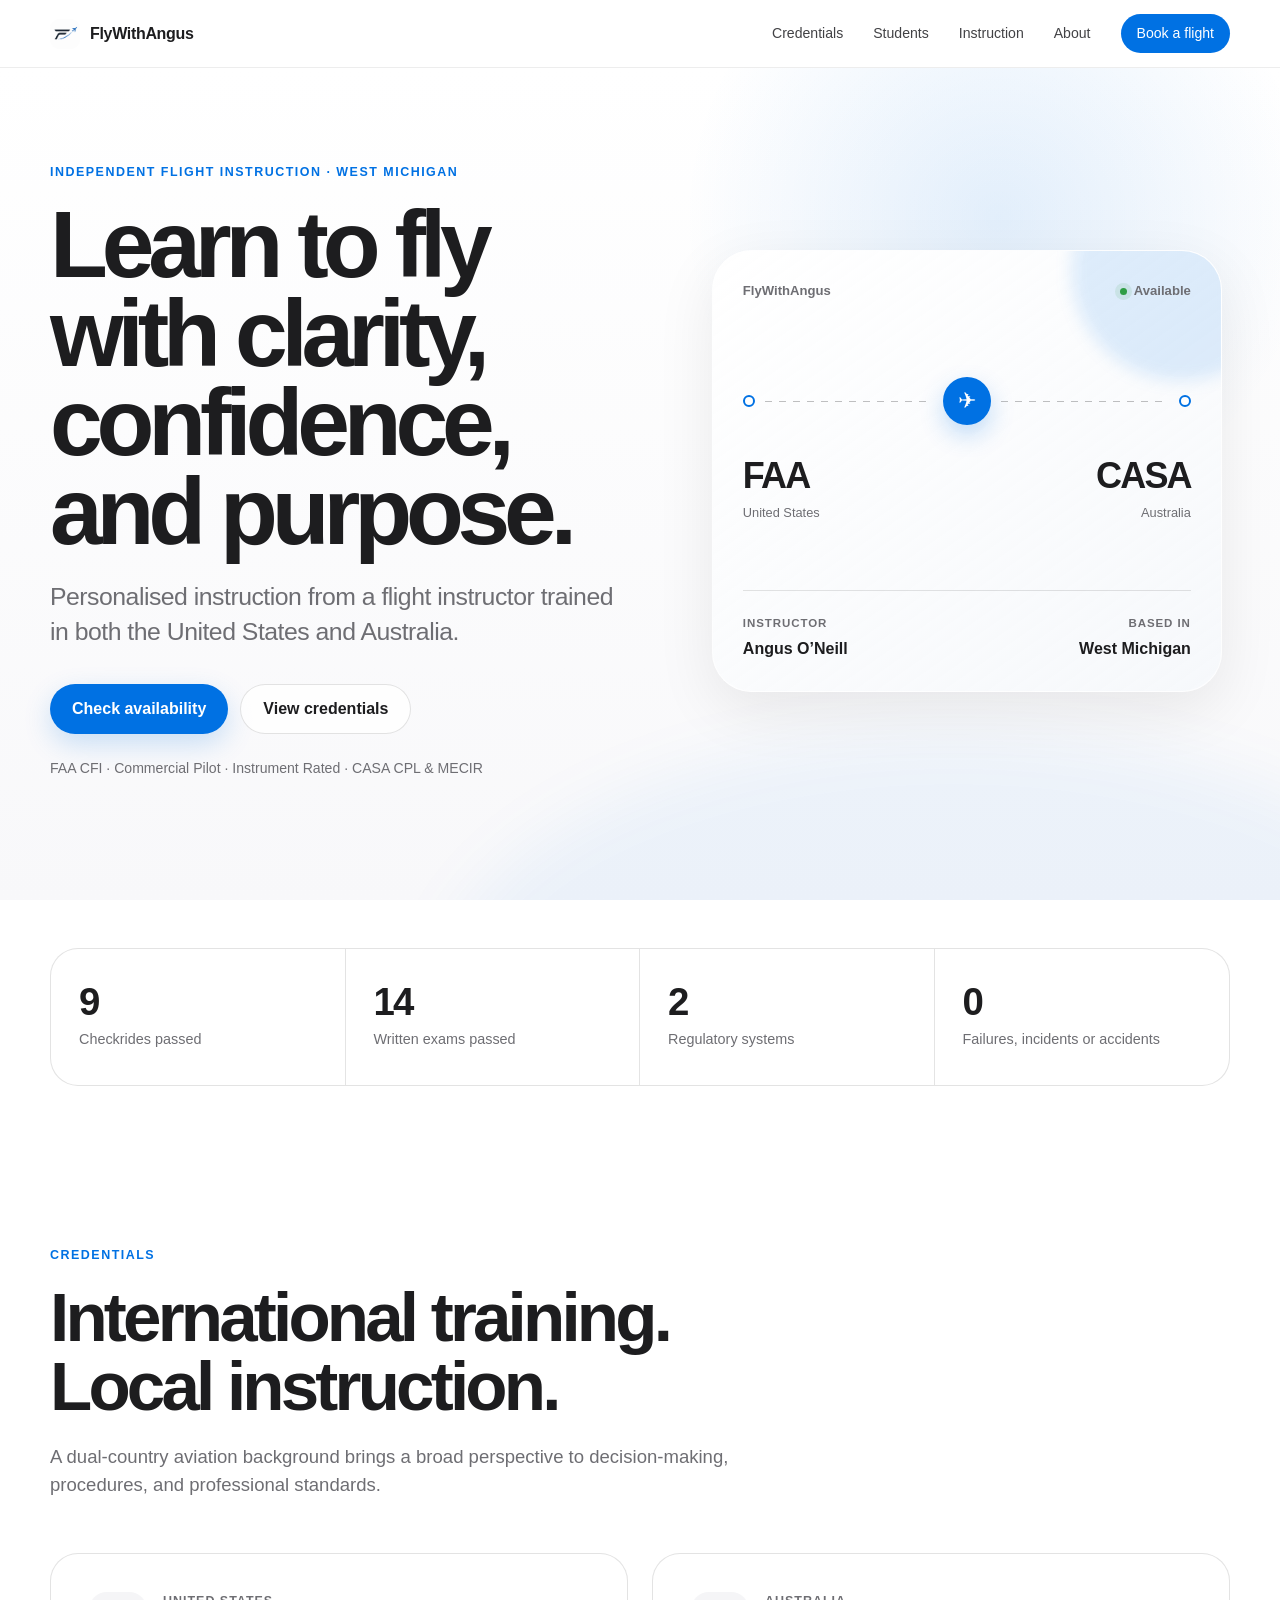
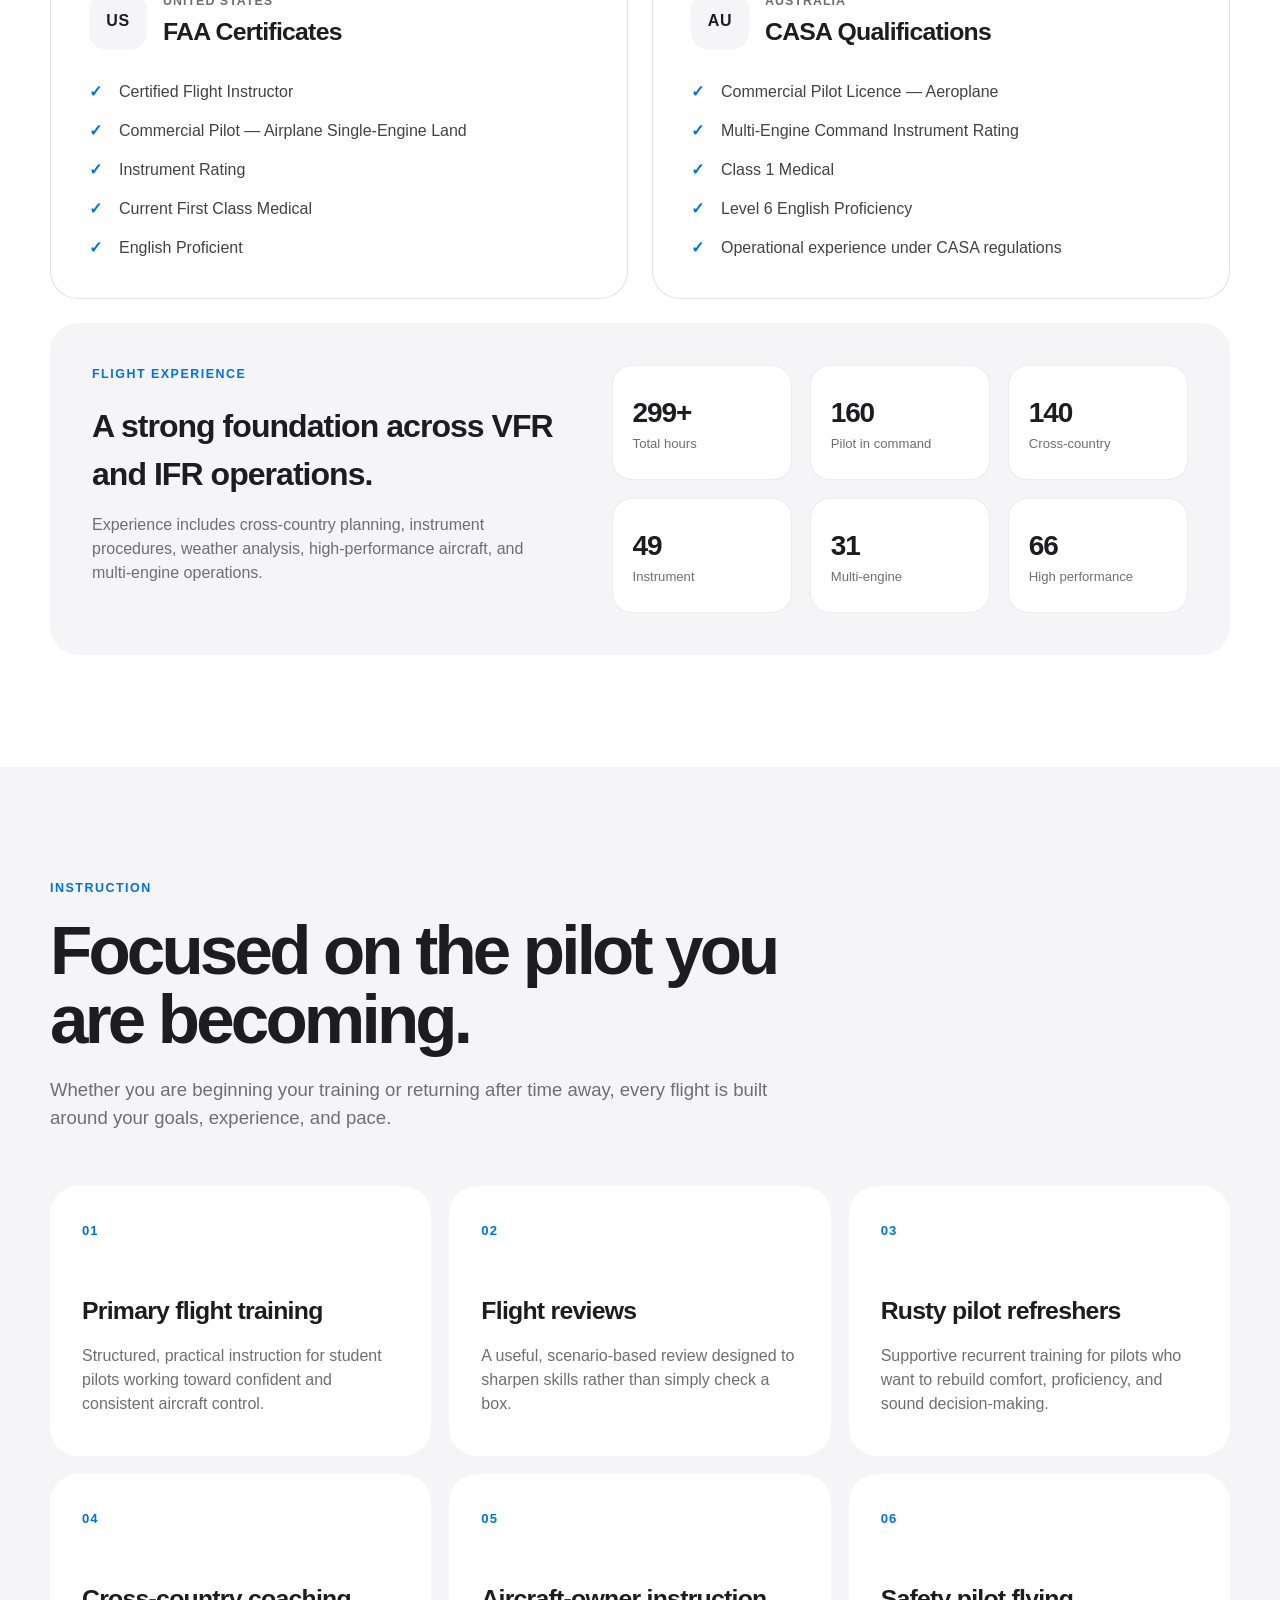
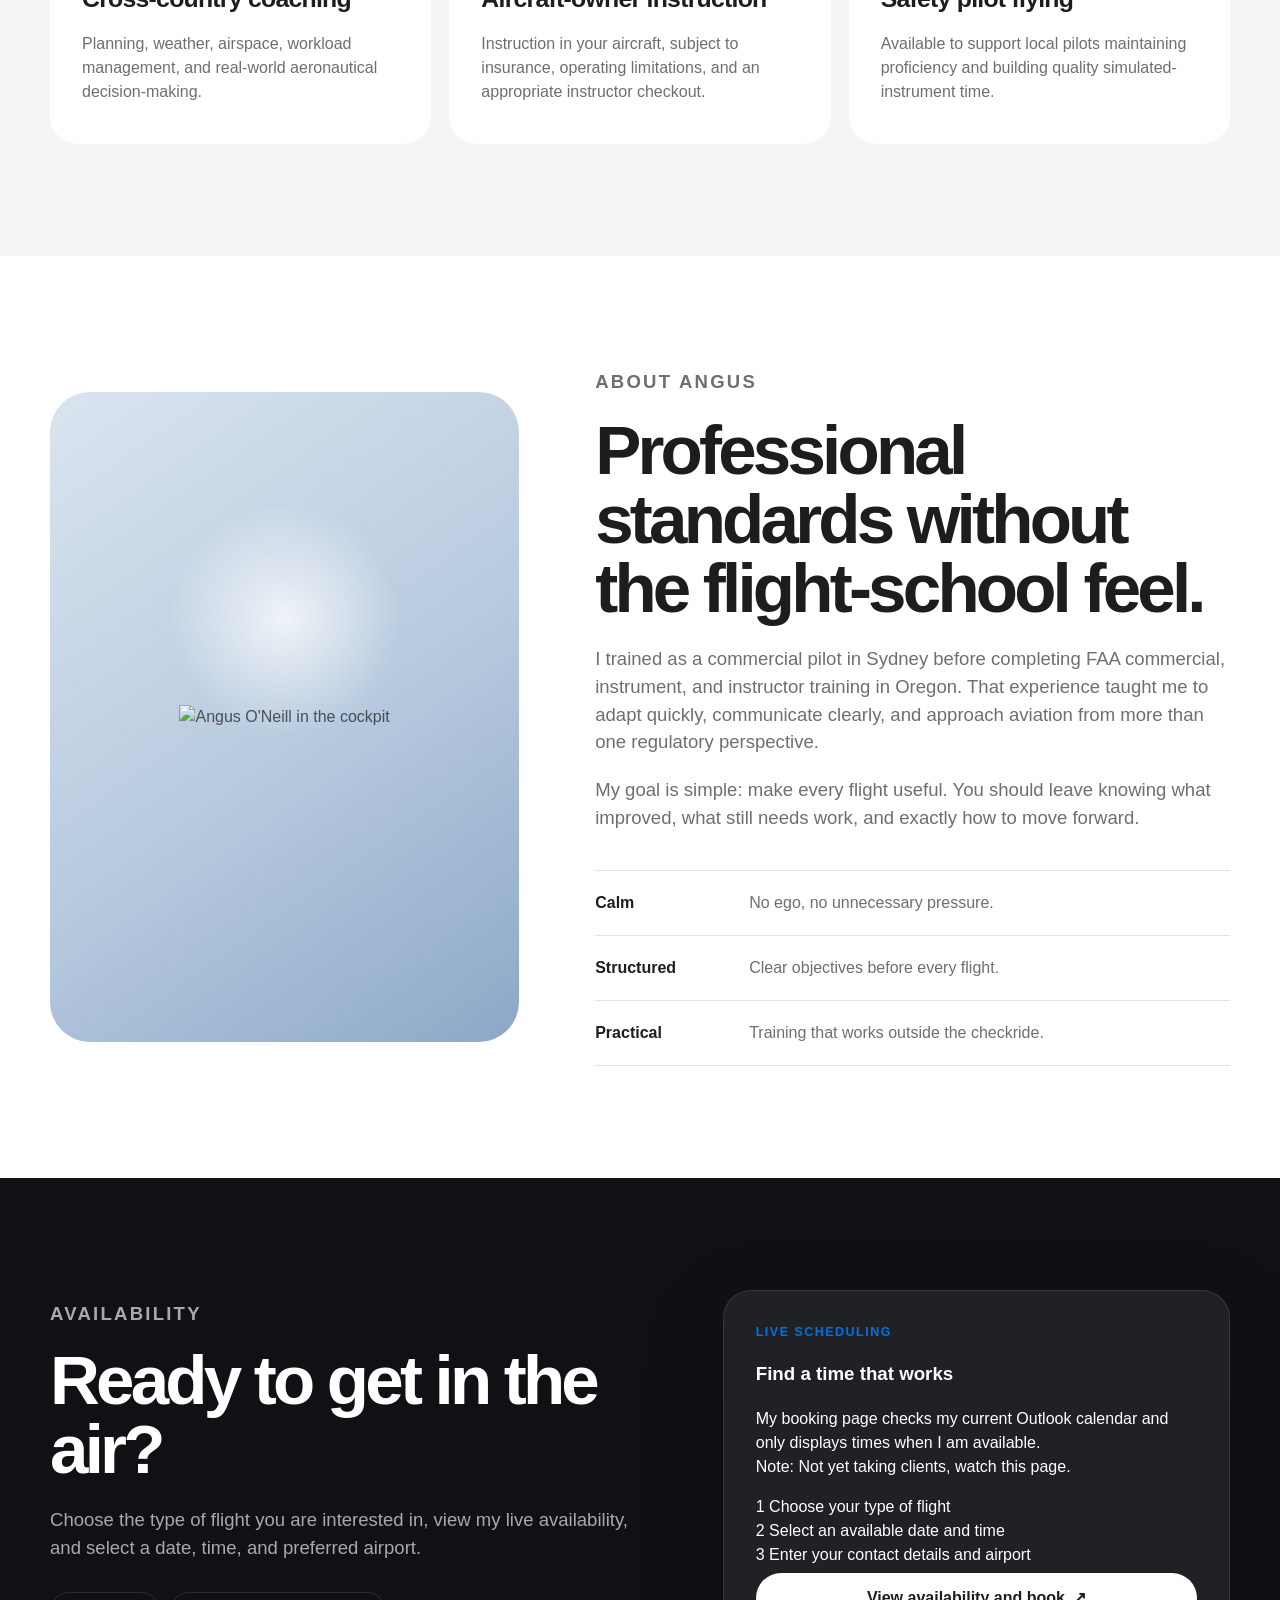
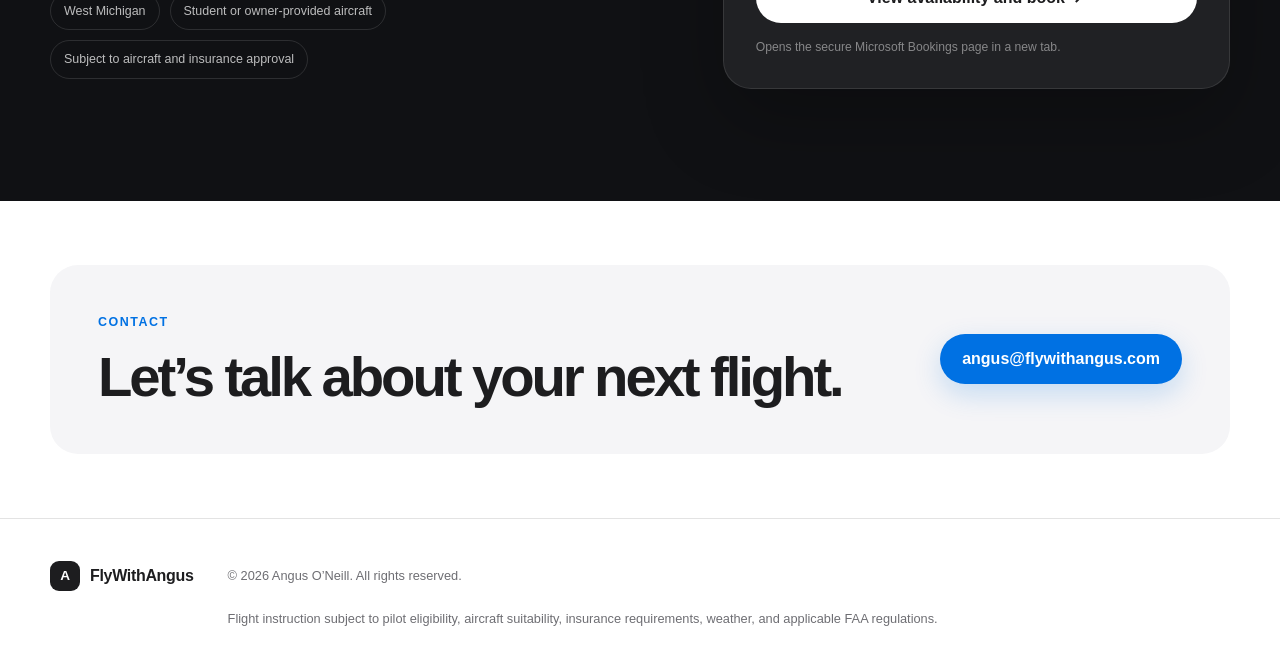
==== commit 73b09ba8: "disclaimer" ====
--- a/index.html
+++ b/index.html
@@ -47,7 +47,7 @@
 
       <div class="nav-links" id="nav-links">
         <a href="#credentials">Credentials</a>
-        <a href="students.html">Students</a>
+        <a href="/students">Students</a>
         <a href="#instruction">Instruction</a>
         <a href="#about">About</a>
         <a class="nav-cta" href="#booking">Book a flight</a>
@@ -341,7 +341,7 @@
 
       <p class="booking-card-description">
         My booking page checks my current Outlook calendar and only displays
-        times when I am available.
+        times when I am available. <br>Note: Not yet taking clients, watch this page.
       </p>
 
       <div class="booking-details">
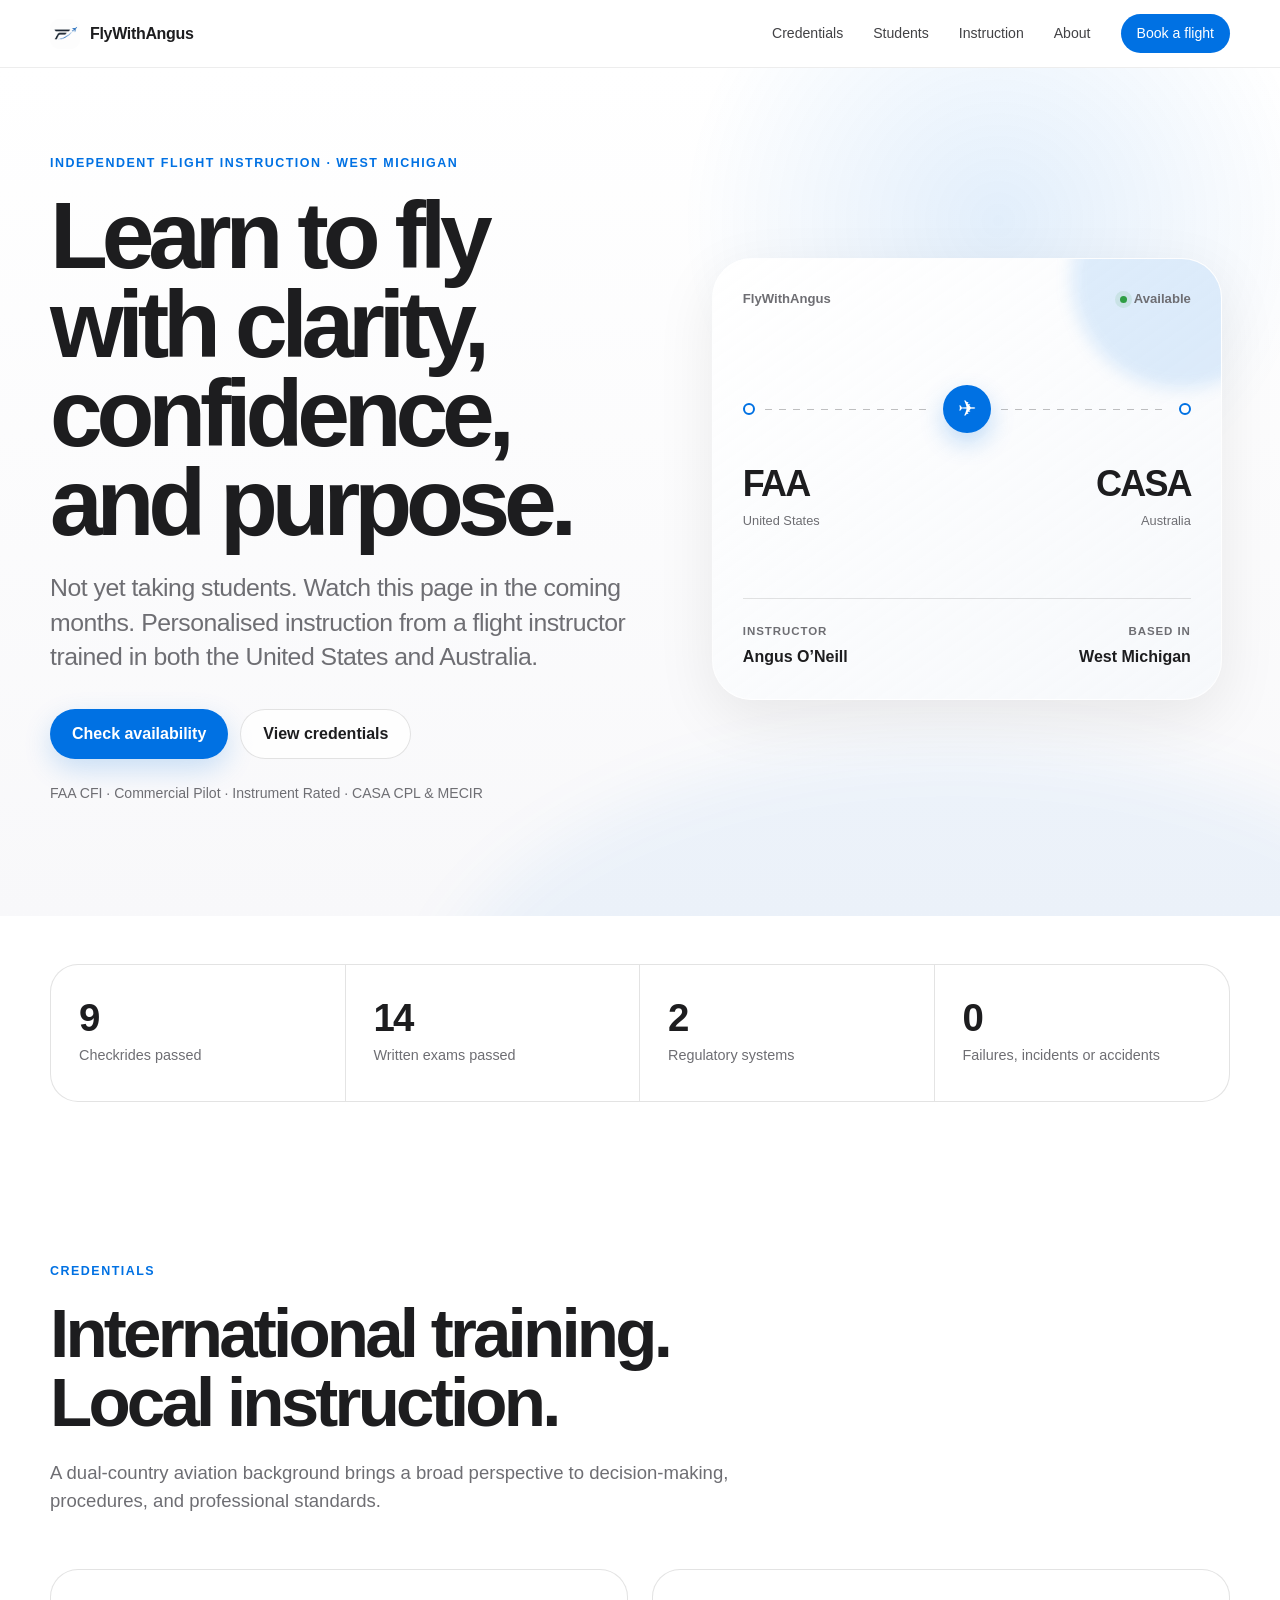
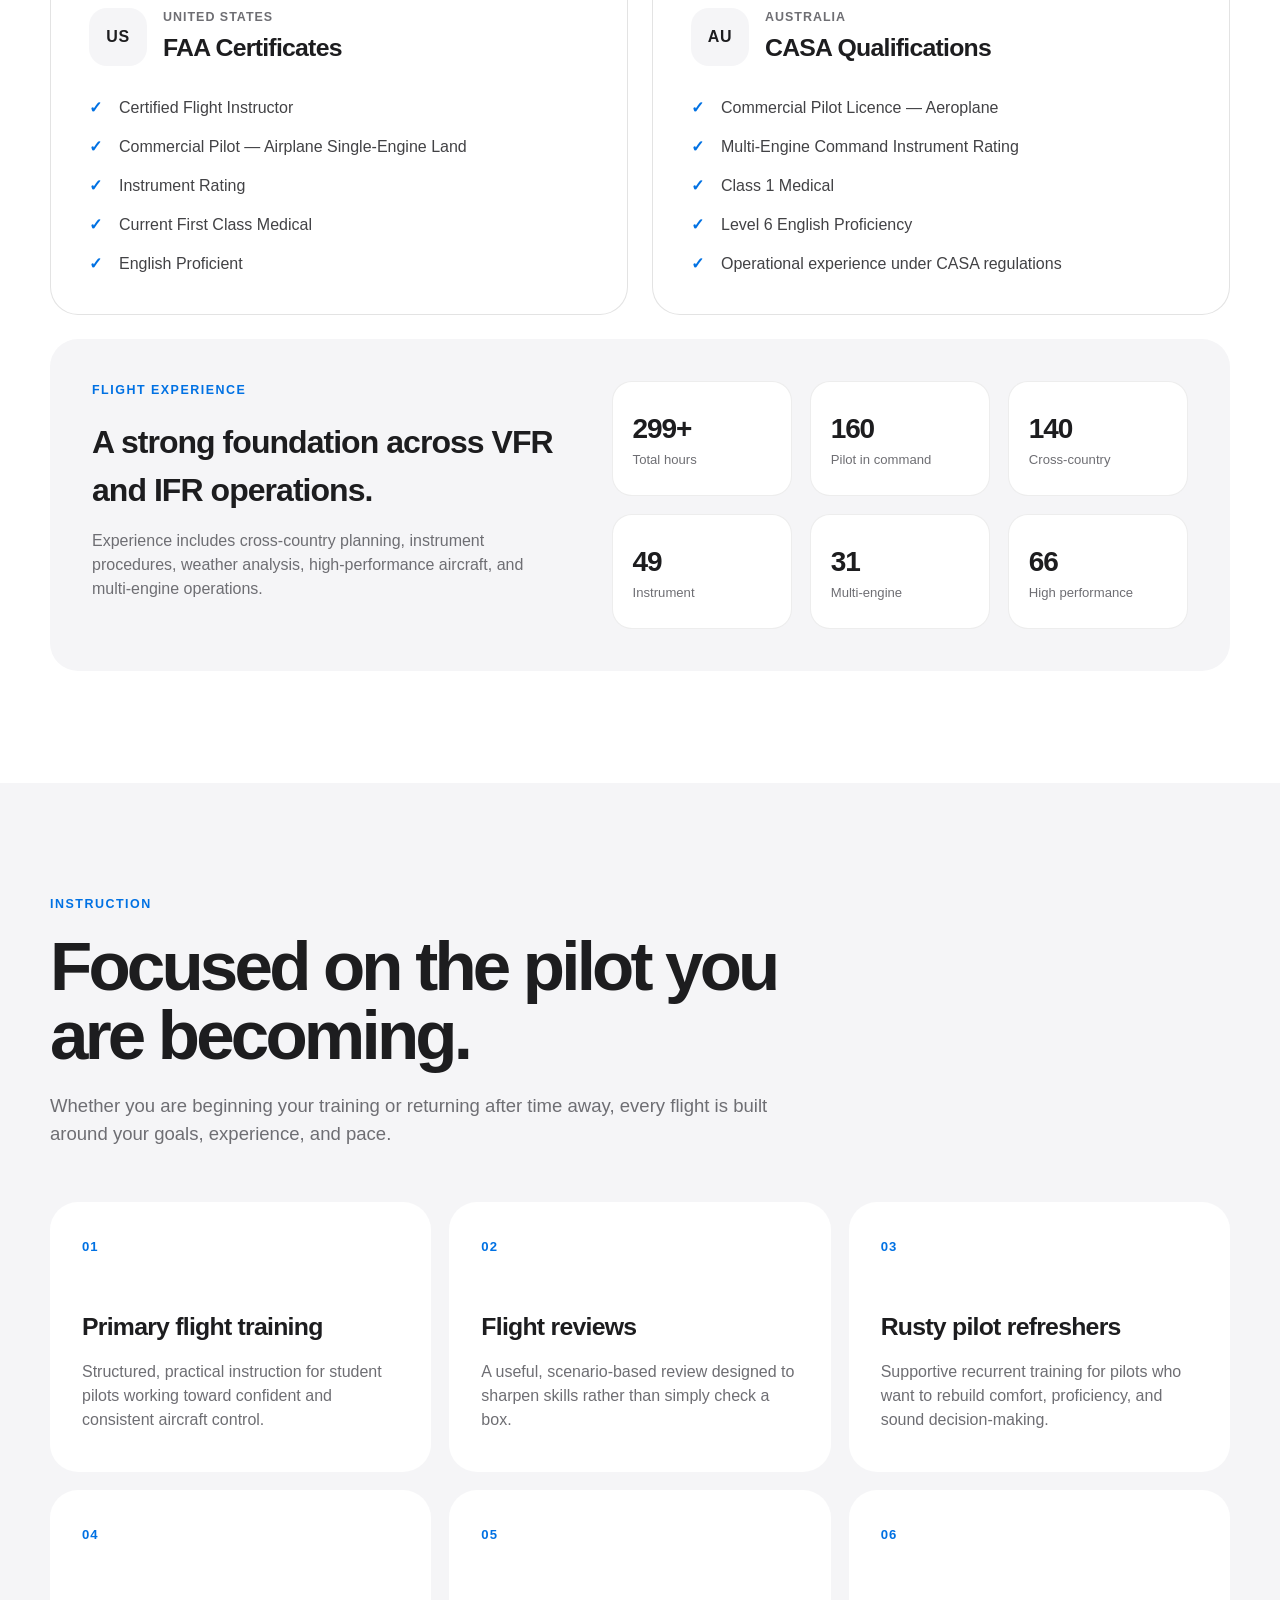
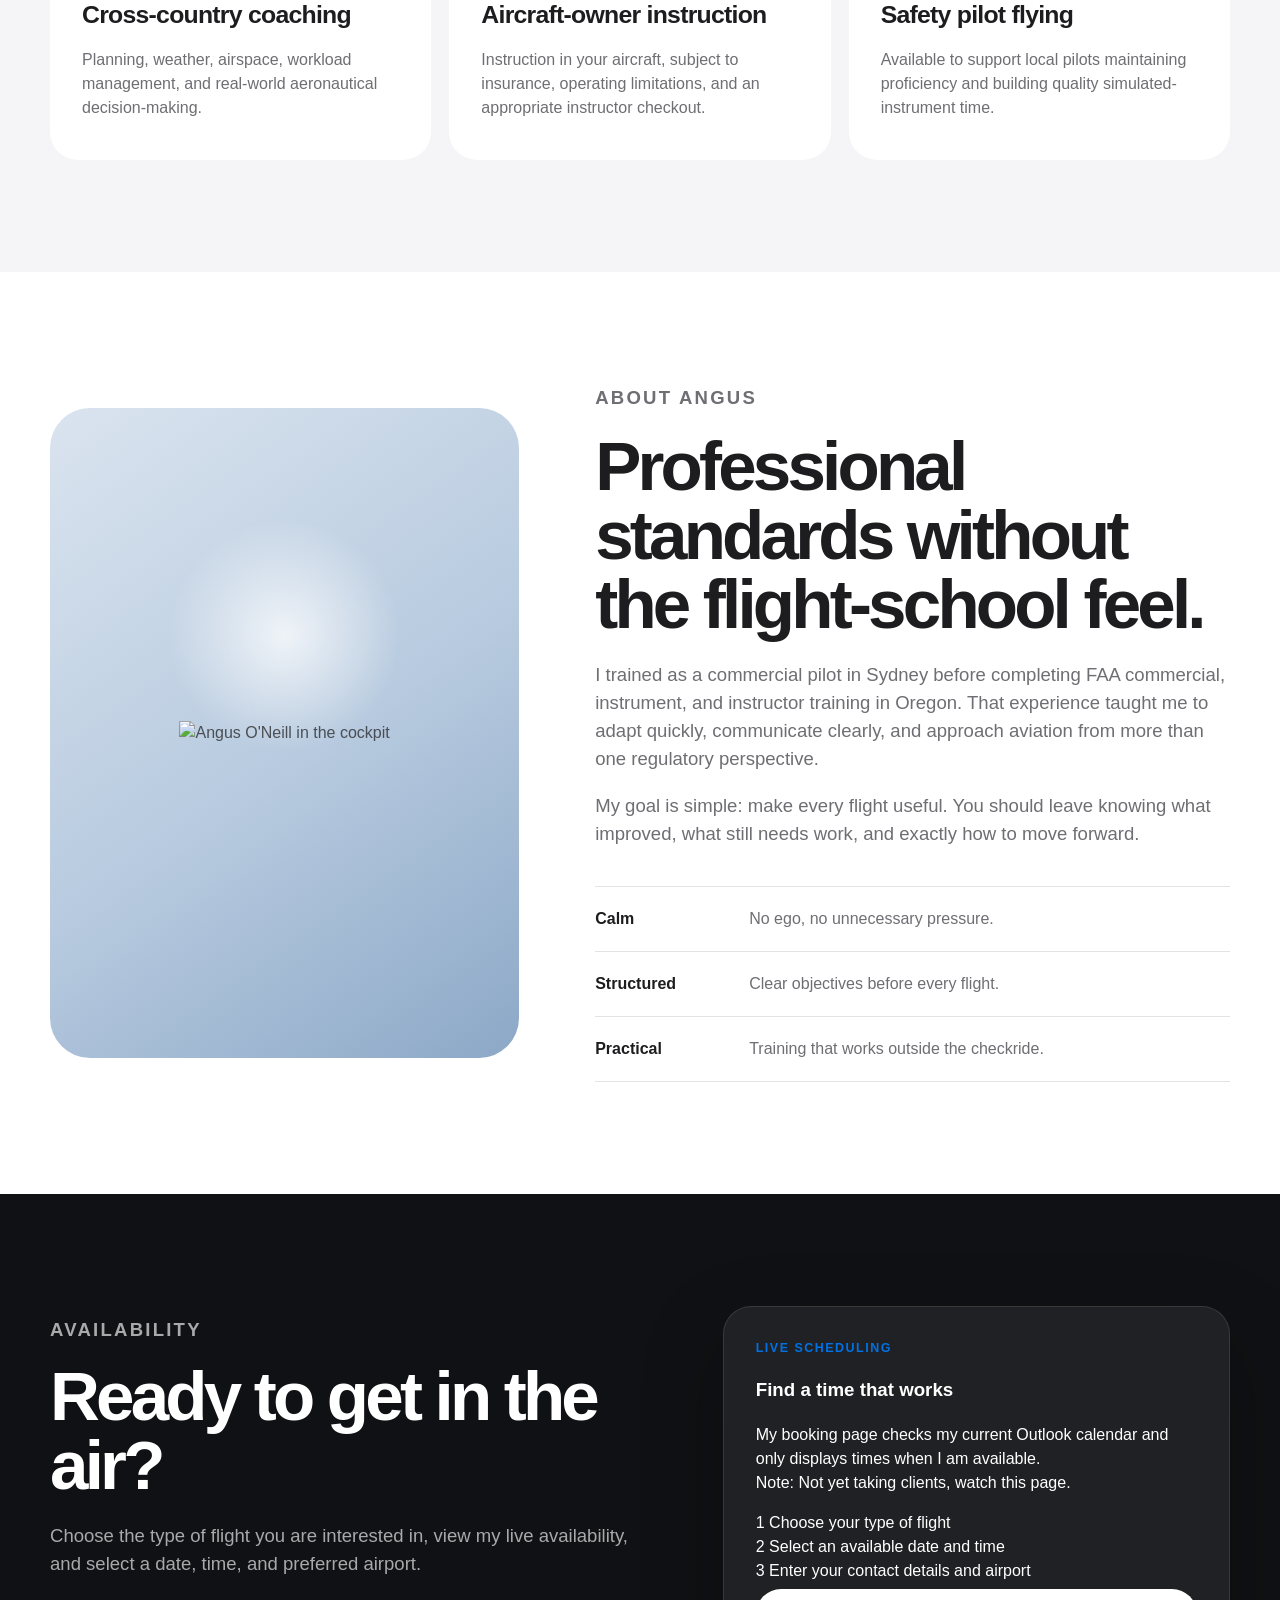
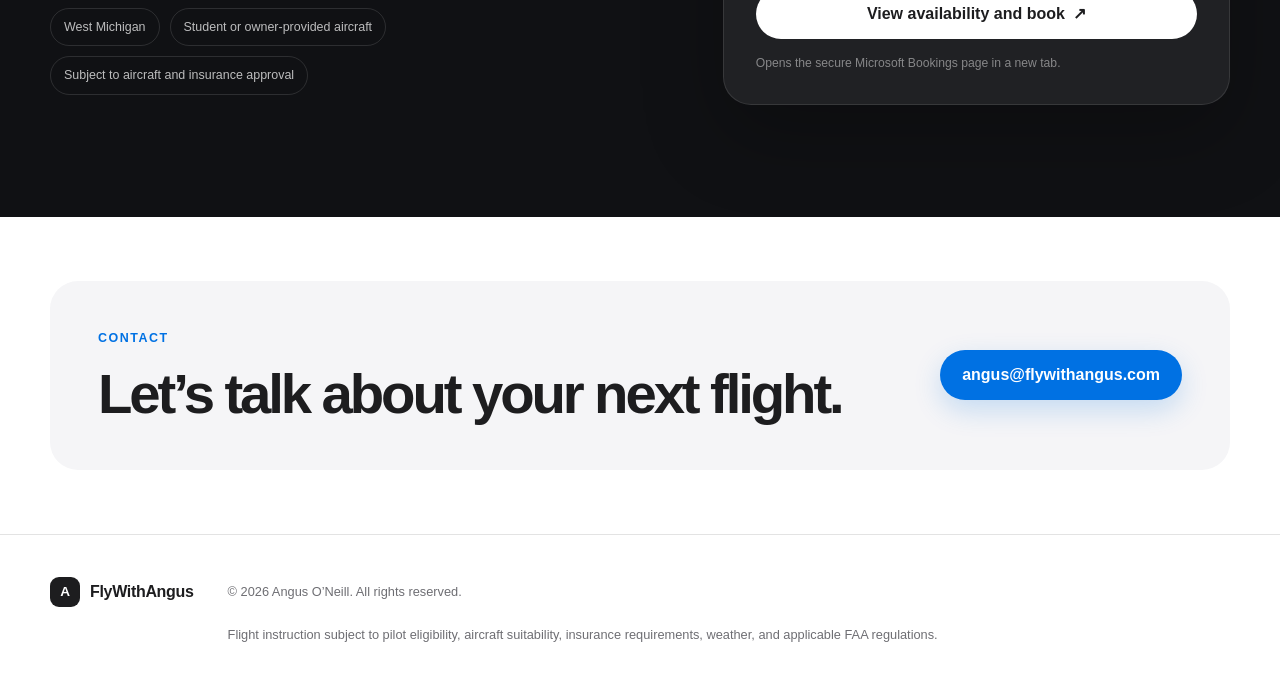
==== commit e37f5be0: "disclaimer 2" ====
--- a/index.html
+++ b/index.html
@@ -62,6 +62,7 @@
           <p class="eyebrow">Independent flight instruction · West Michigan</p>
           <h1>Learn to fly with clarity, confidence, and purpose.</h1>
           <p class="hero-lead">
+            Not yet taking students. Watch this page in the coming months.
             Personalised instruction from a flight instructor trained in both the
             United States and Australia.
           </p>
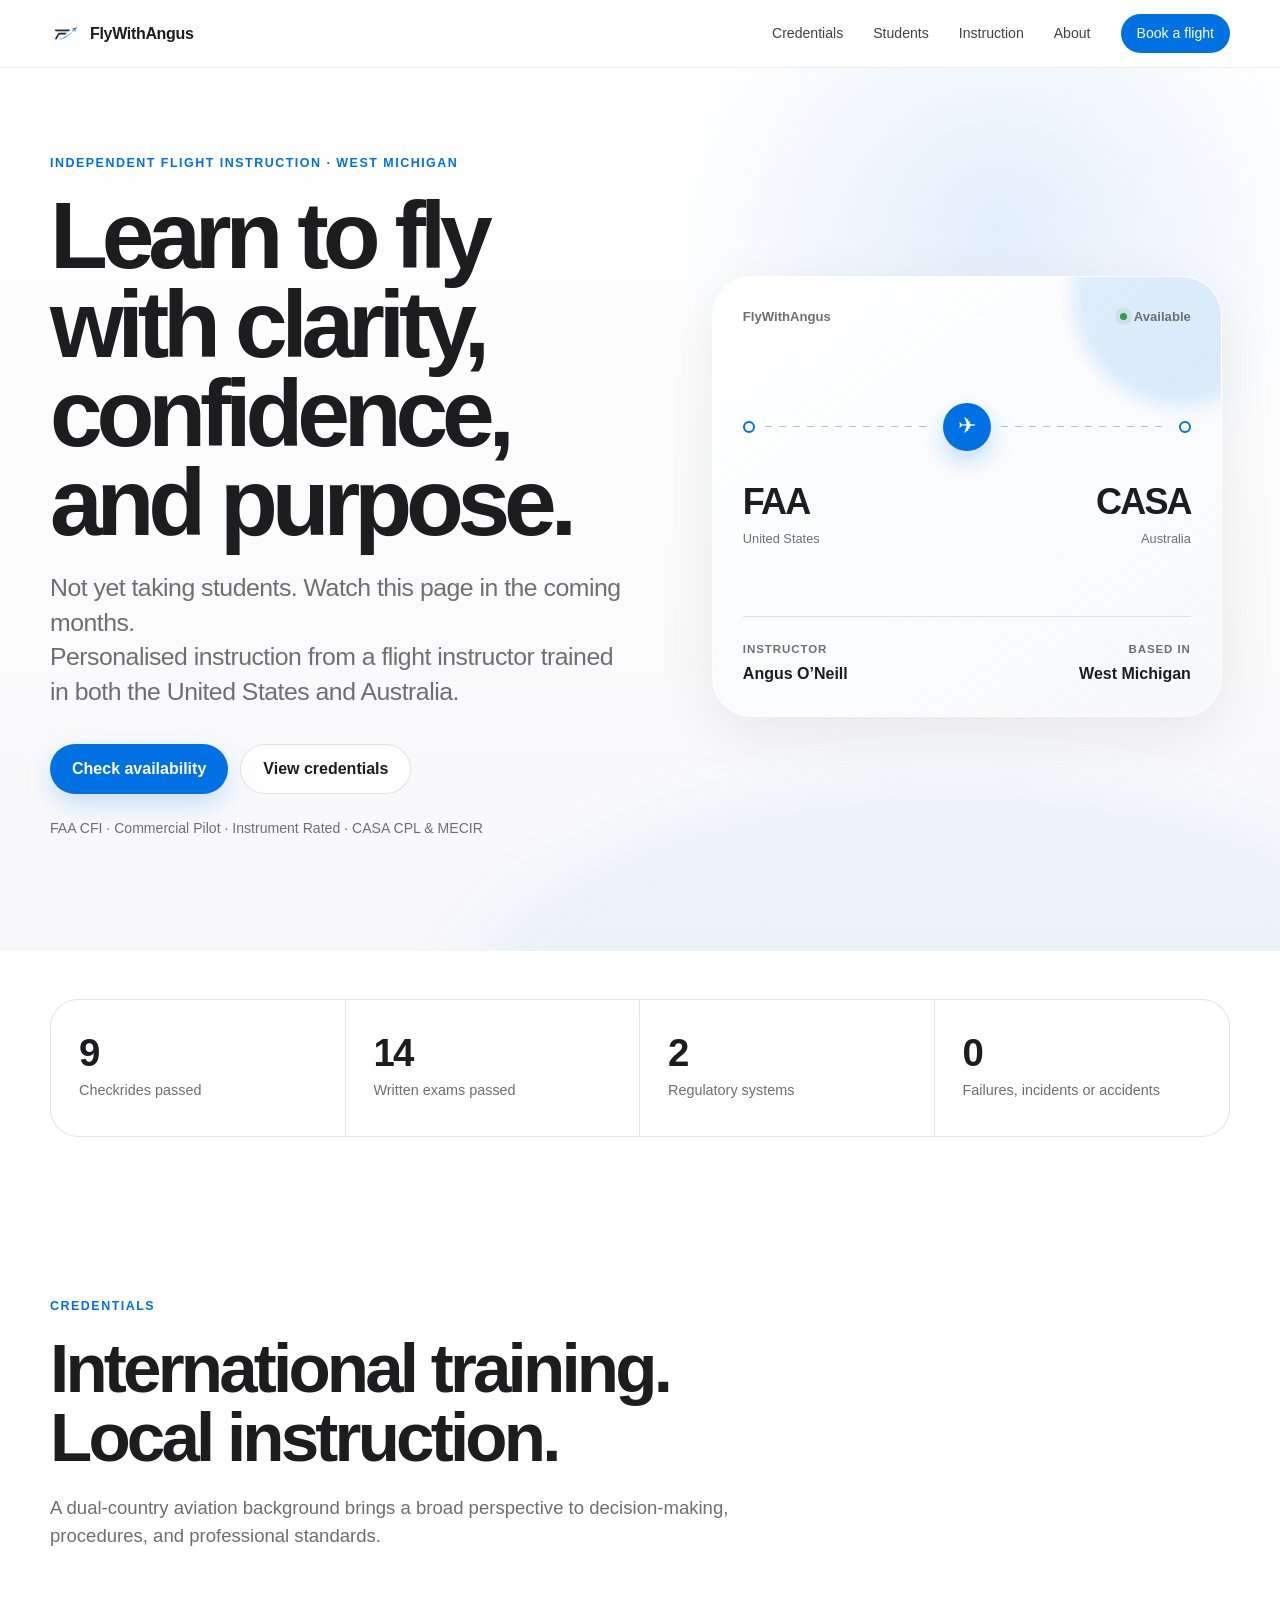
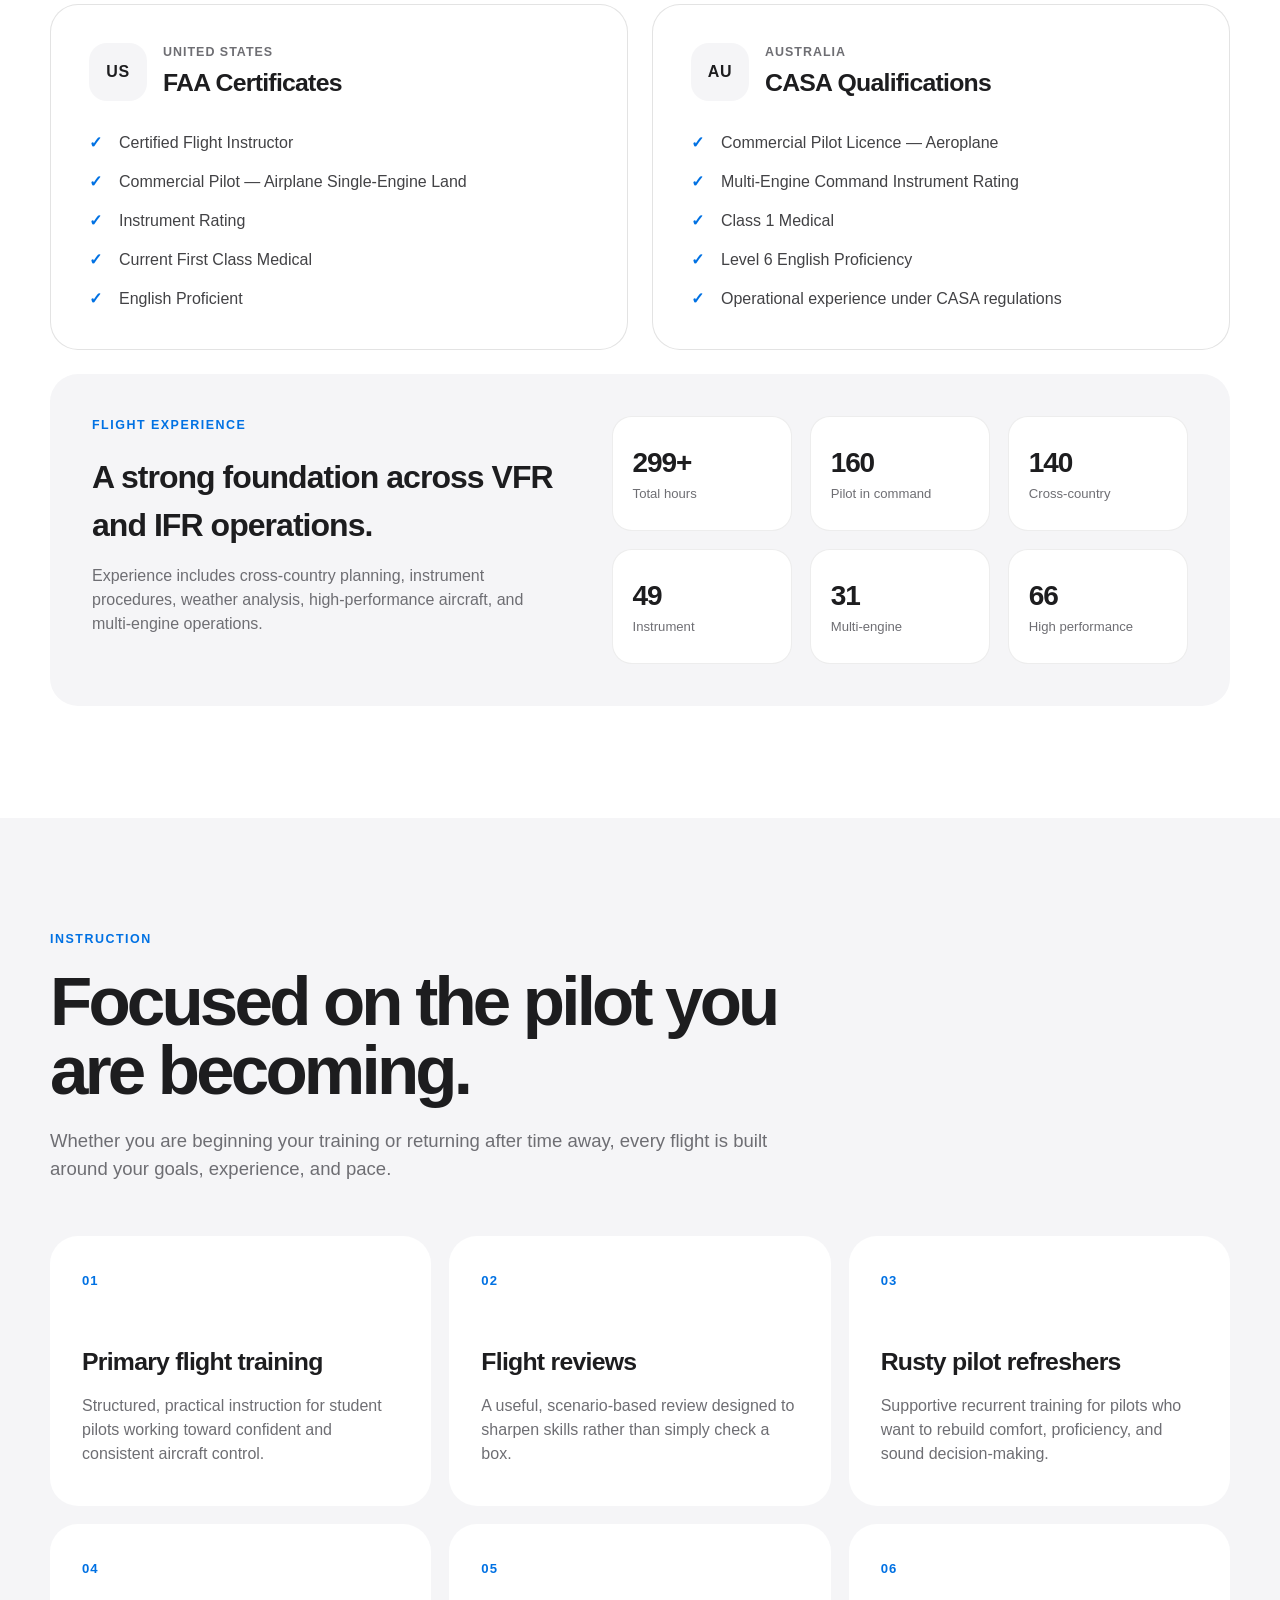
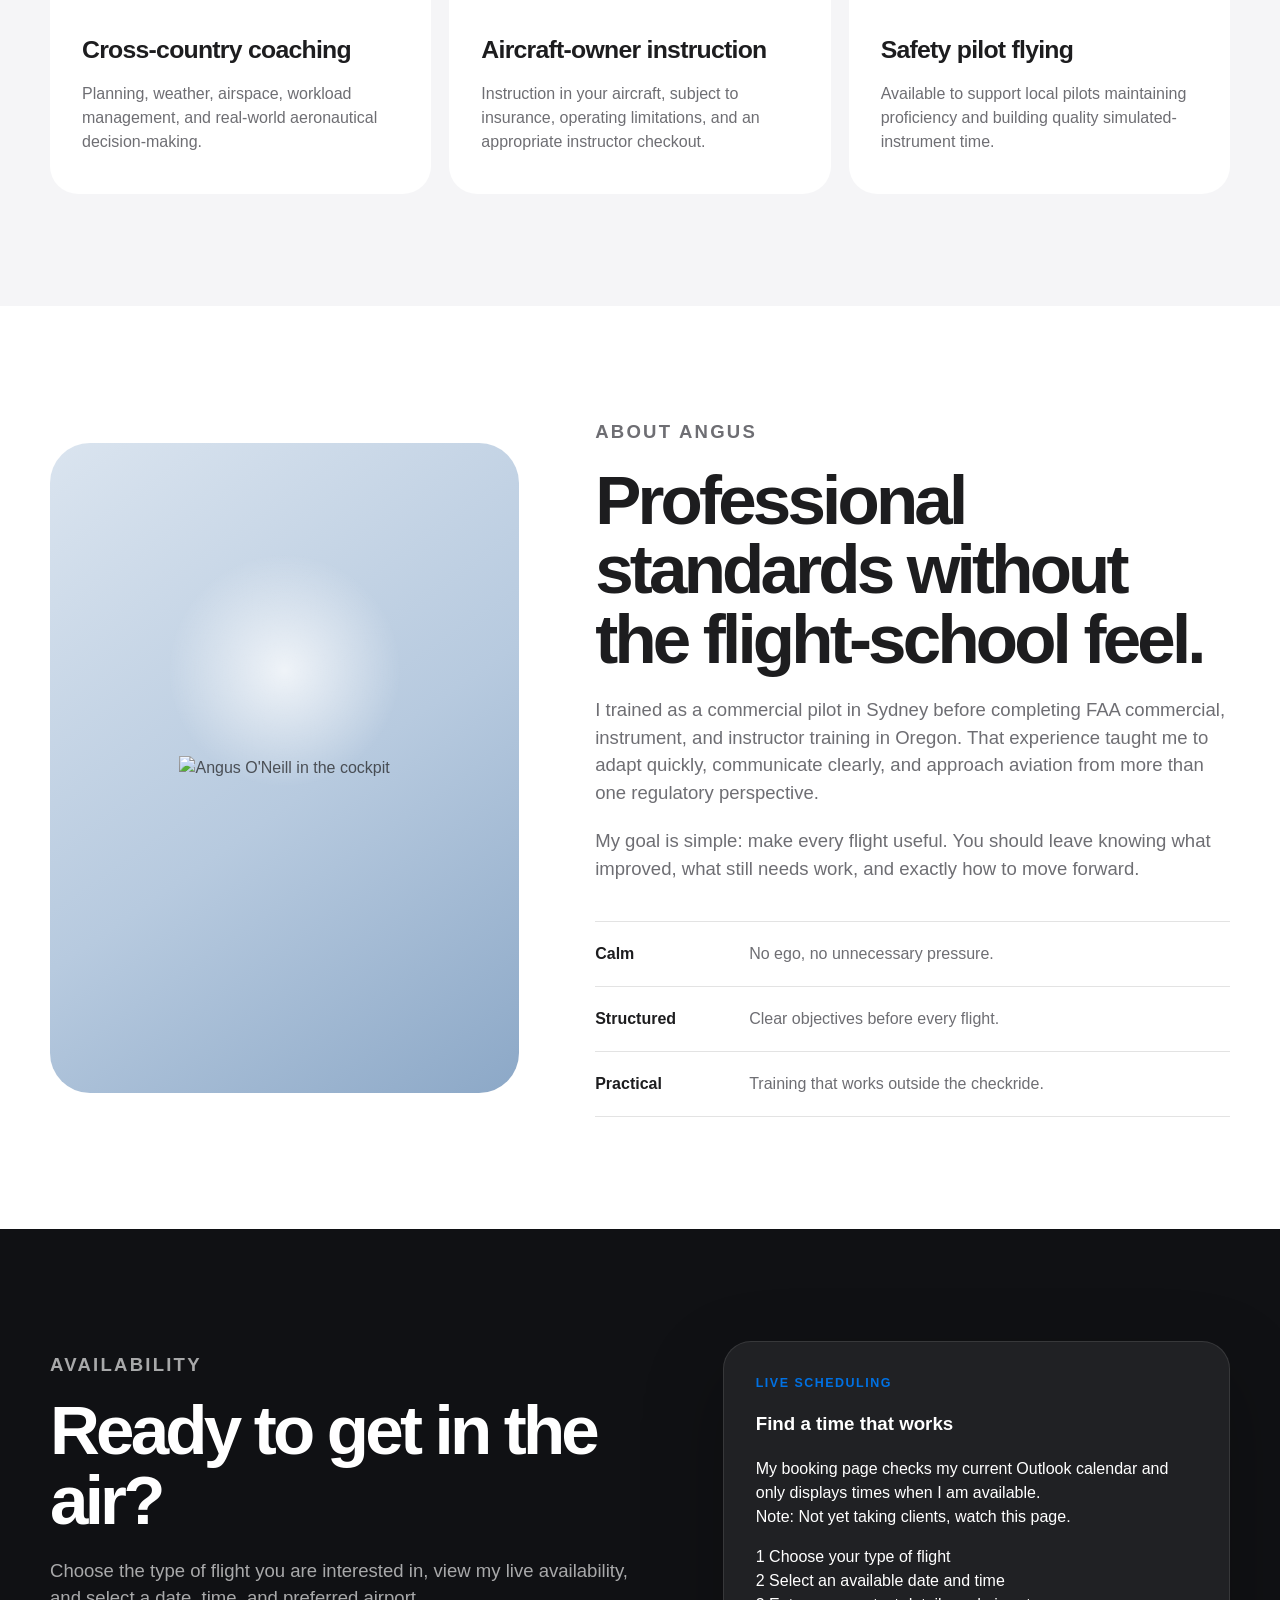
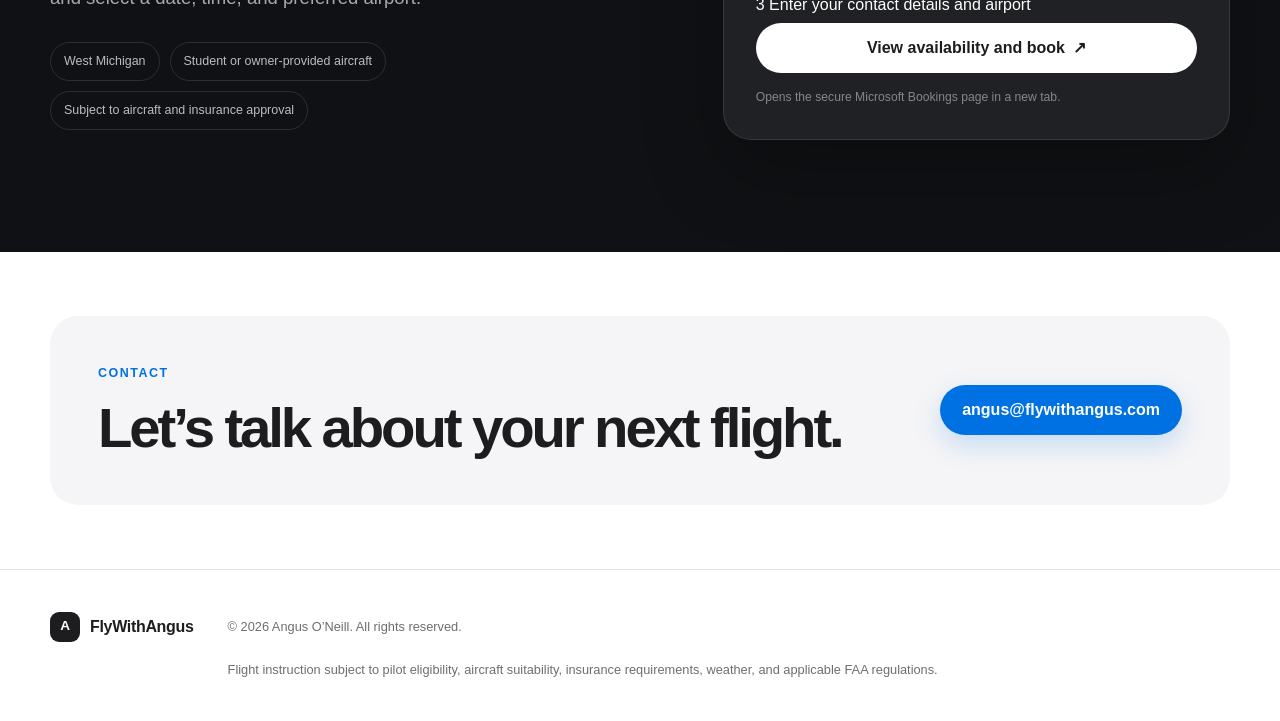
==== commit 241d2aac: "discalimer3" ====
--- a/index.html
+++ b/index.html
@@ -62,7 +62,7 @@
           <p class="eyebrow">Independent flight instruction · West Michigan</p>
           <h1>Learn to fly with clarity, confidence, and purpose.</h1>
           <p class="hero-lead">
-            Not yet taking students. Watch this page in the coming months.
+            Not yet taking students. Watch this page in the coming months.<br>
             Personalised instruction from a flight instructor trained in both the
             United States and Australia.
           </p>
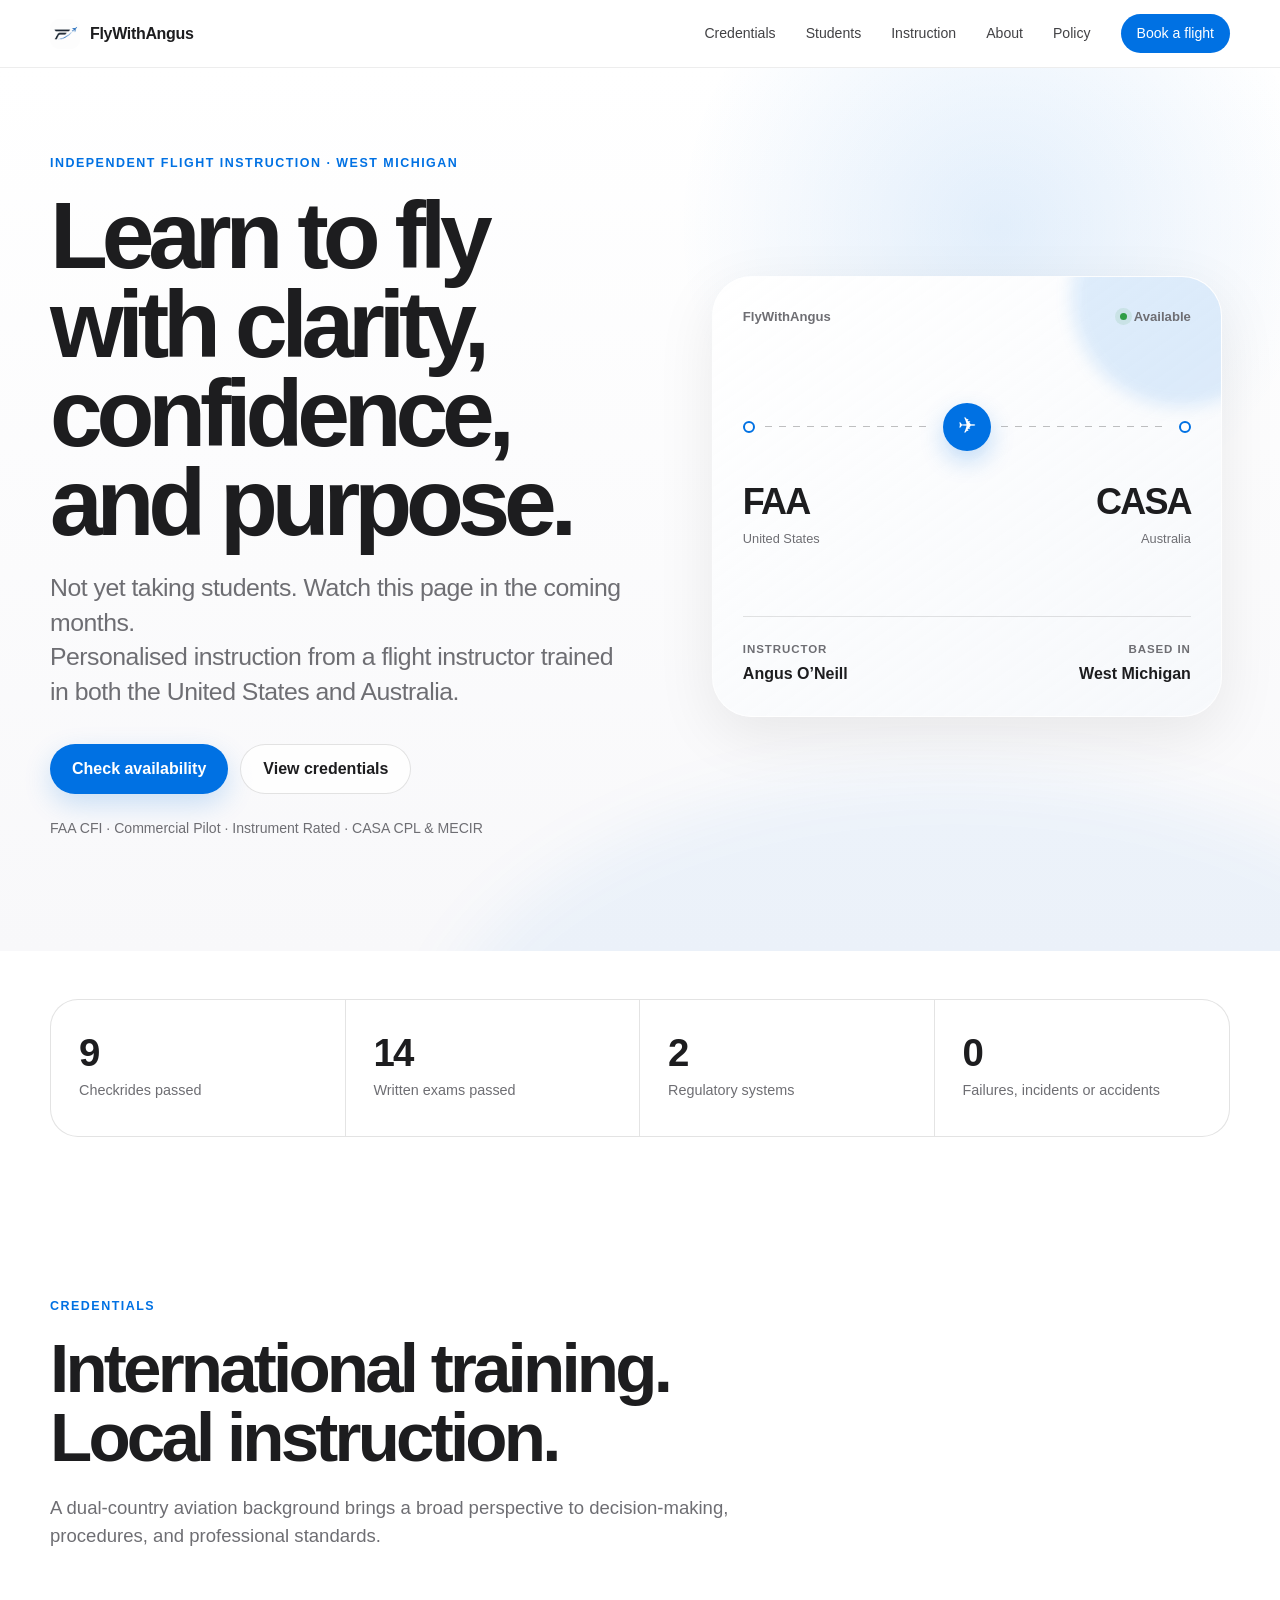
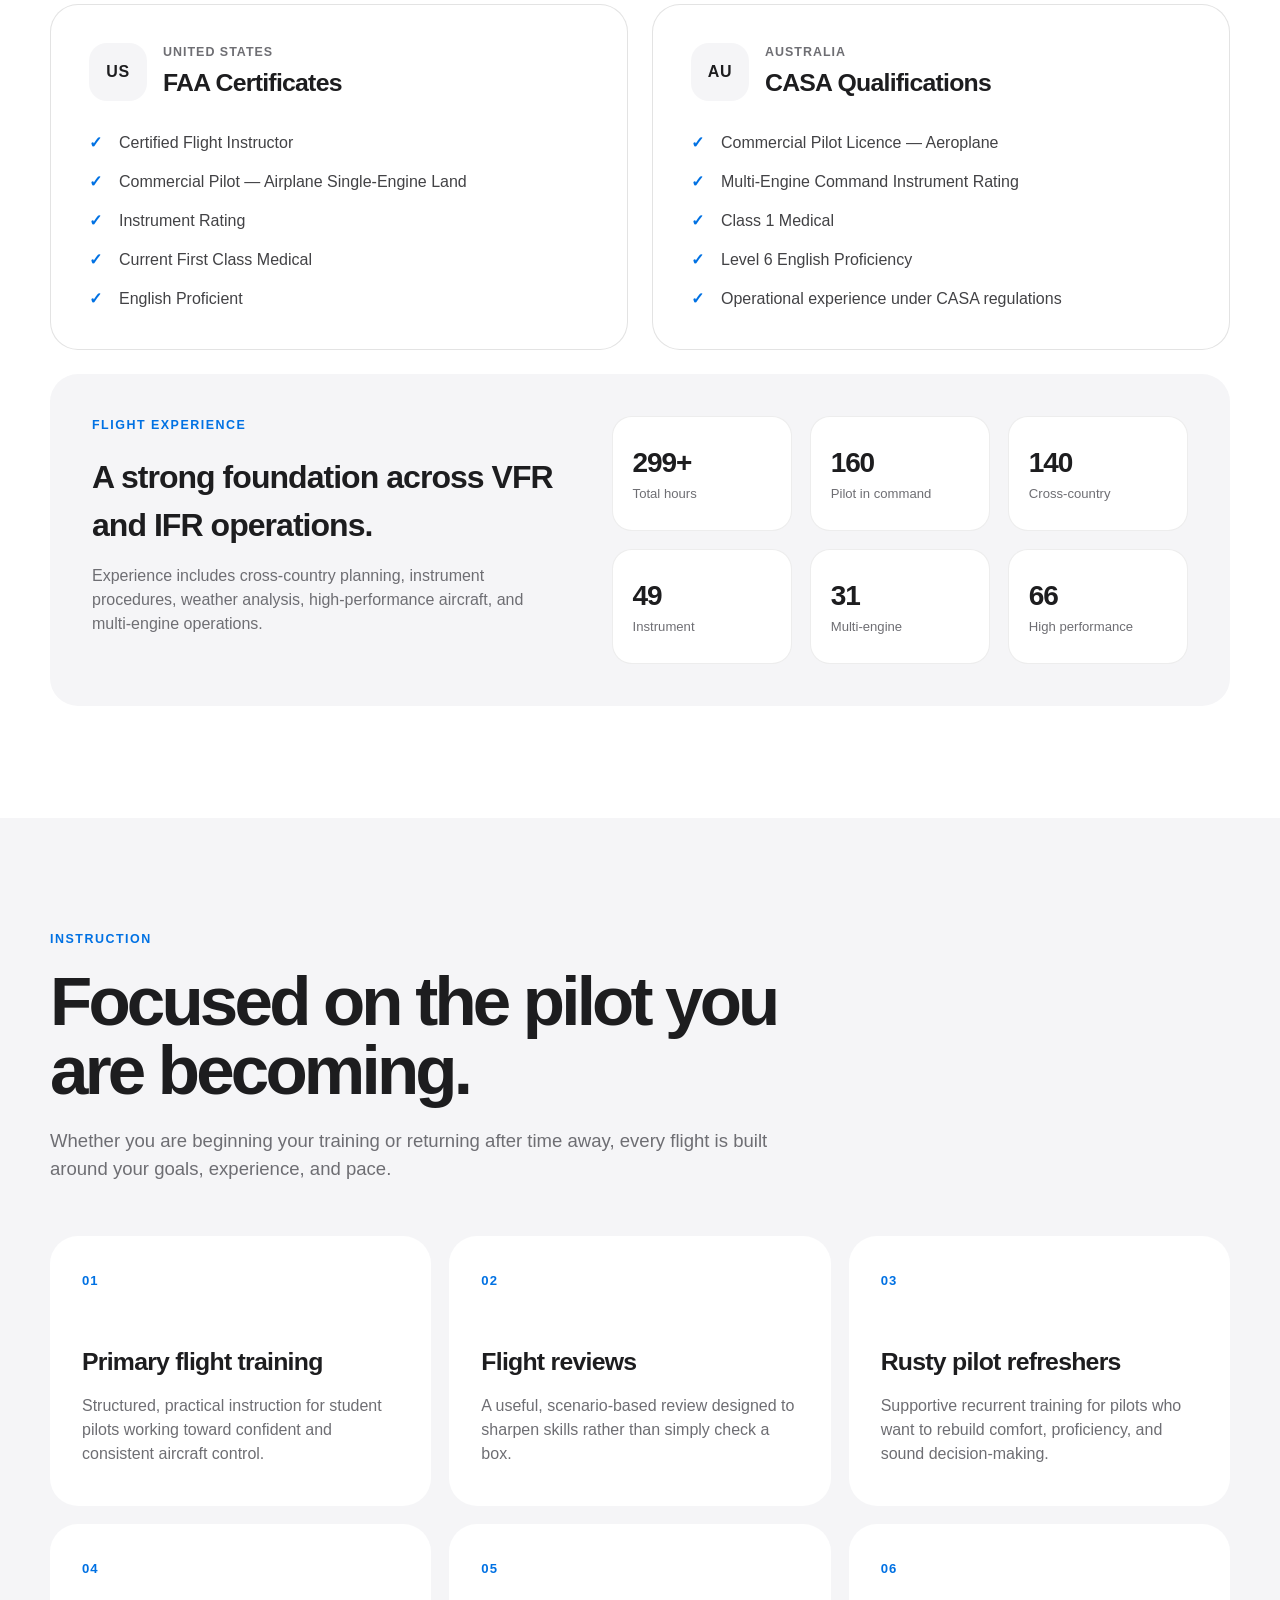
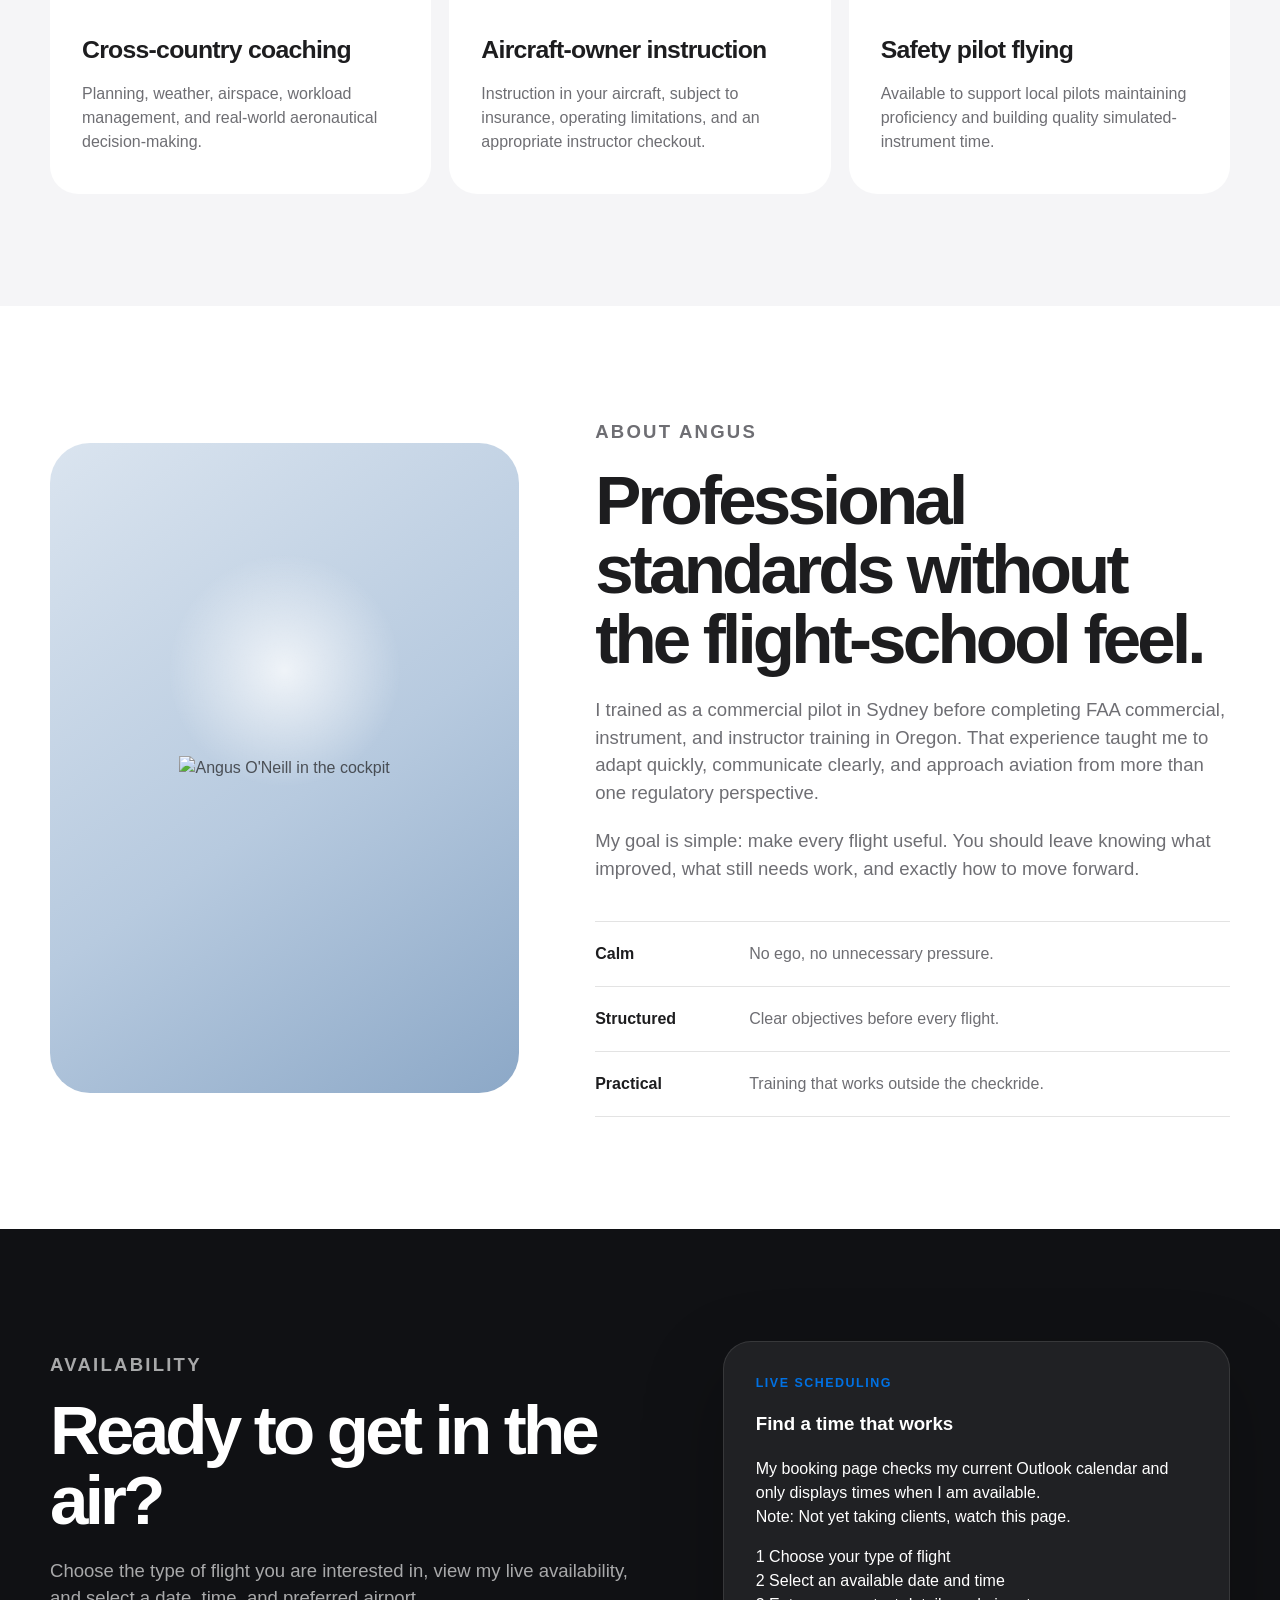
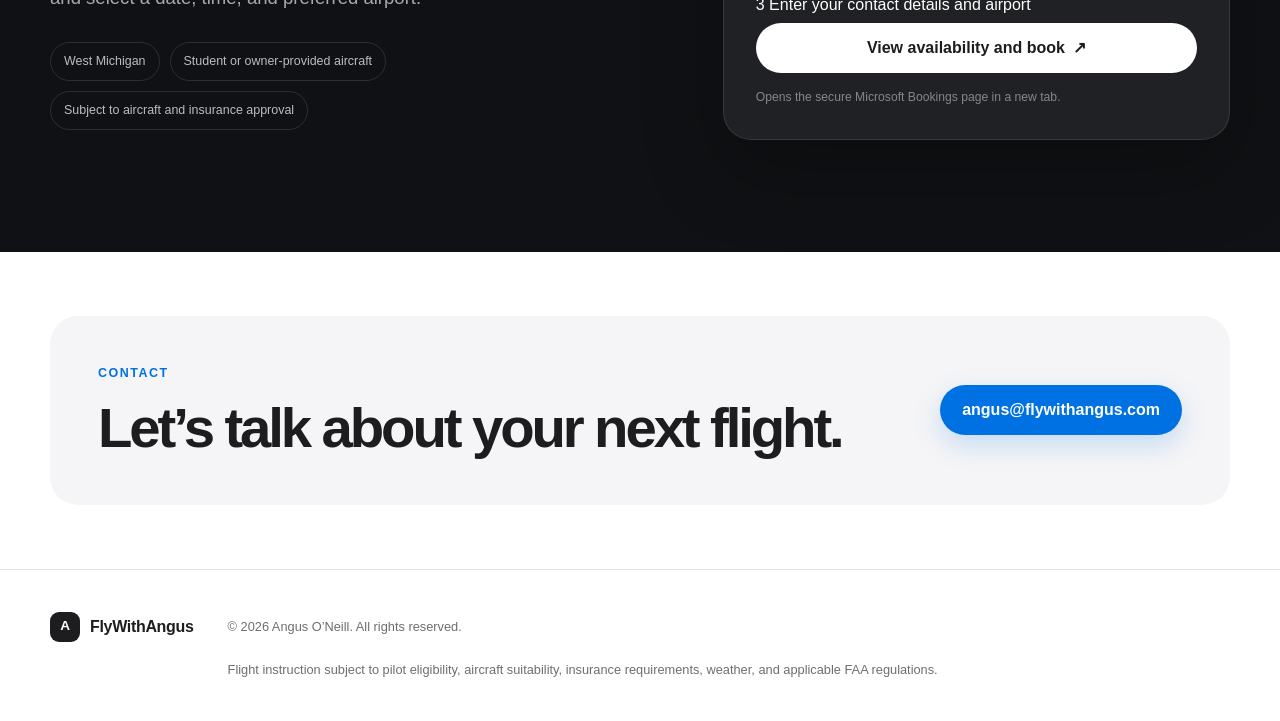
==== commit 07ac3ece: "policy" ====
--- a/index.html
+++ b/index.html
@@ -50,6 +50,7 @@
         <a href="/students">Students</a>
         <a href="#instruction">Instruction</a>
         <a href="#about">About</a>
+        <a href="/policy">Policy</a>
         <a class="nav-cta" href="#booking">Book a flight</a>
       </div>
     </nav>
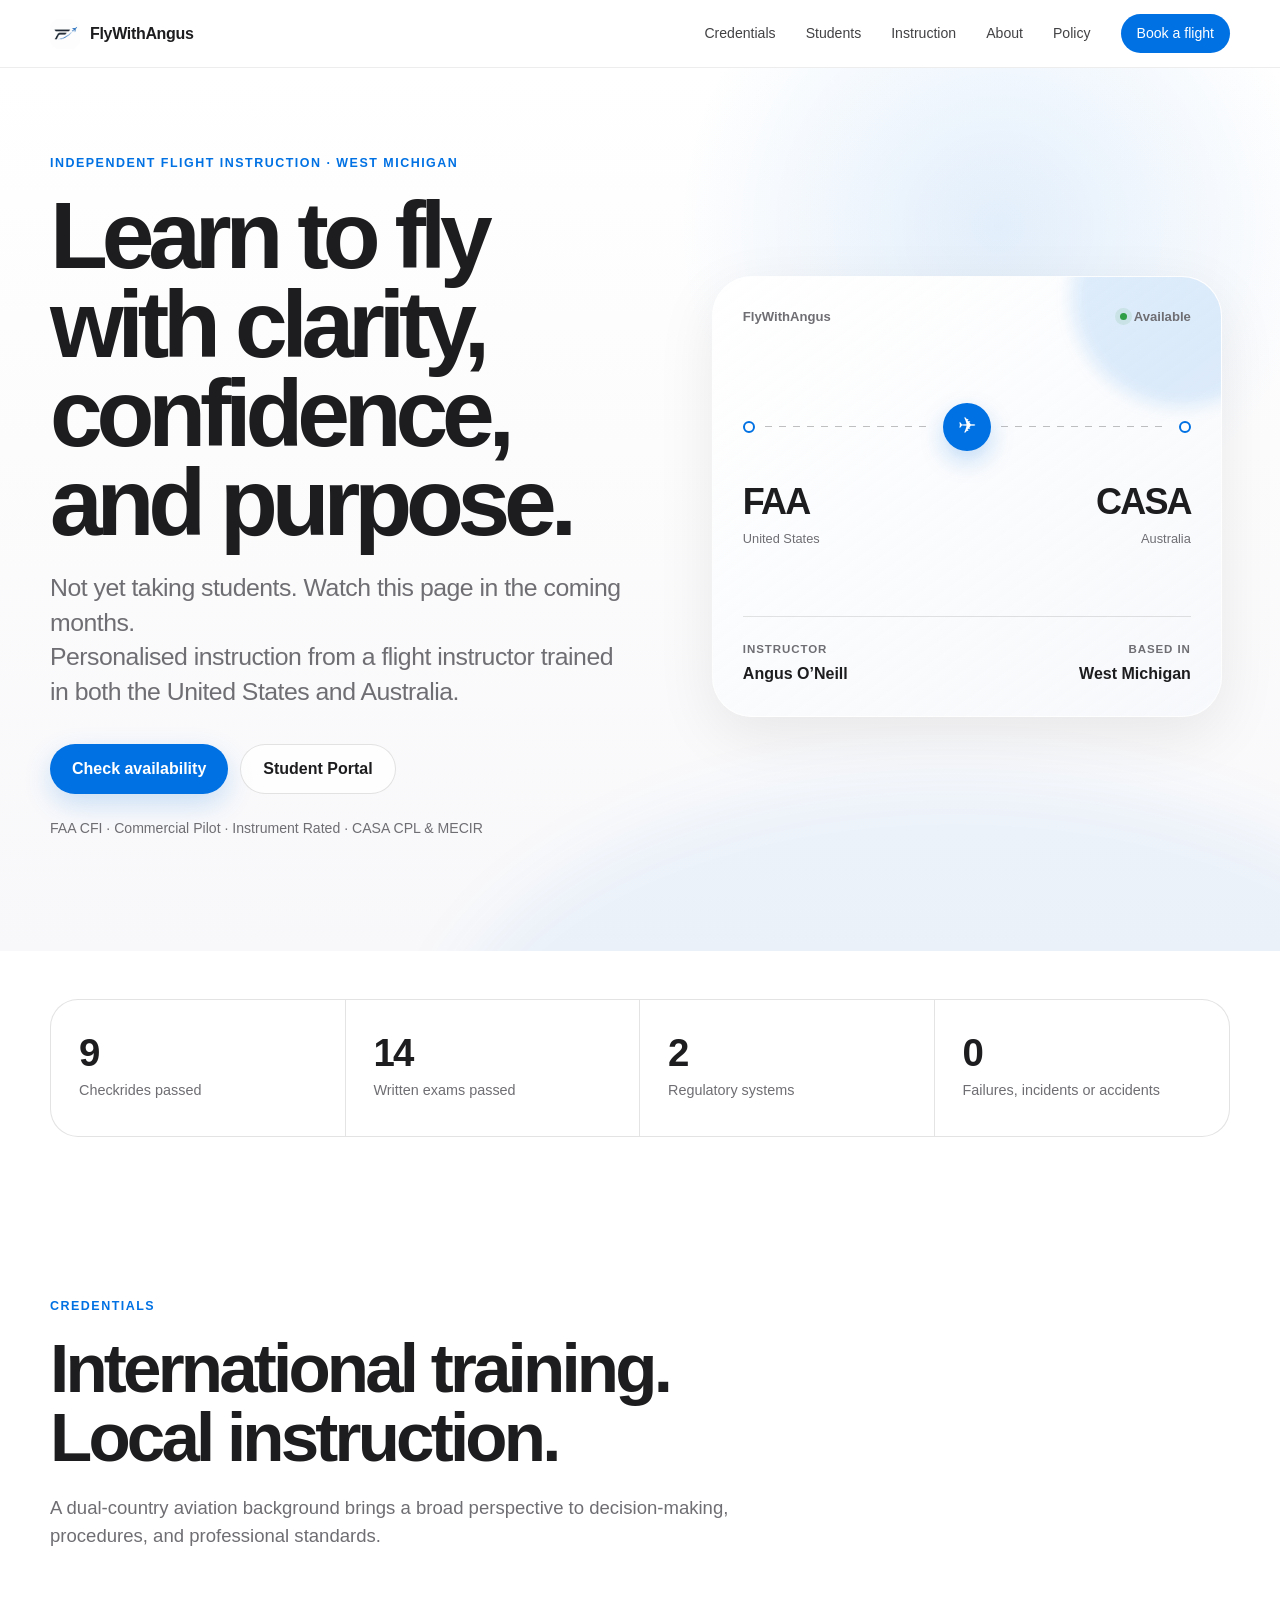
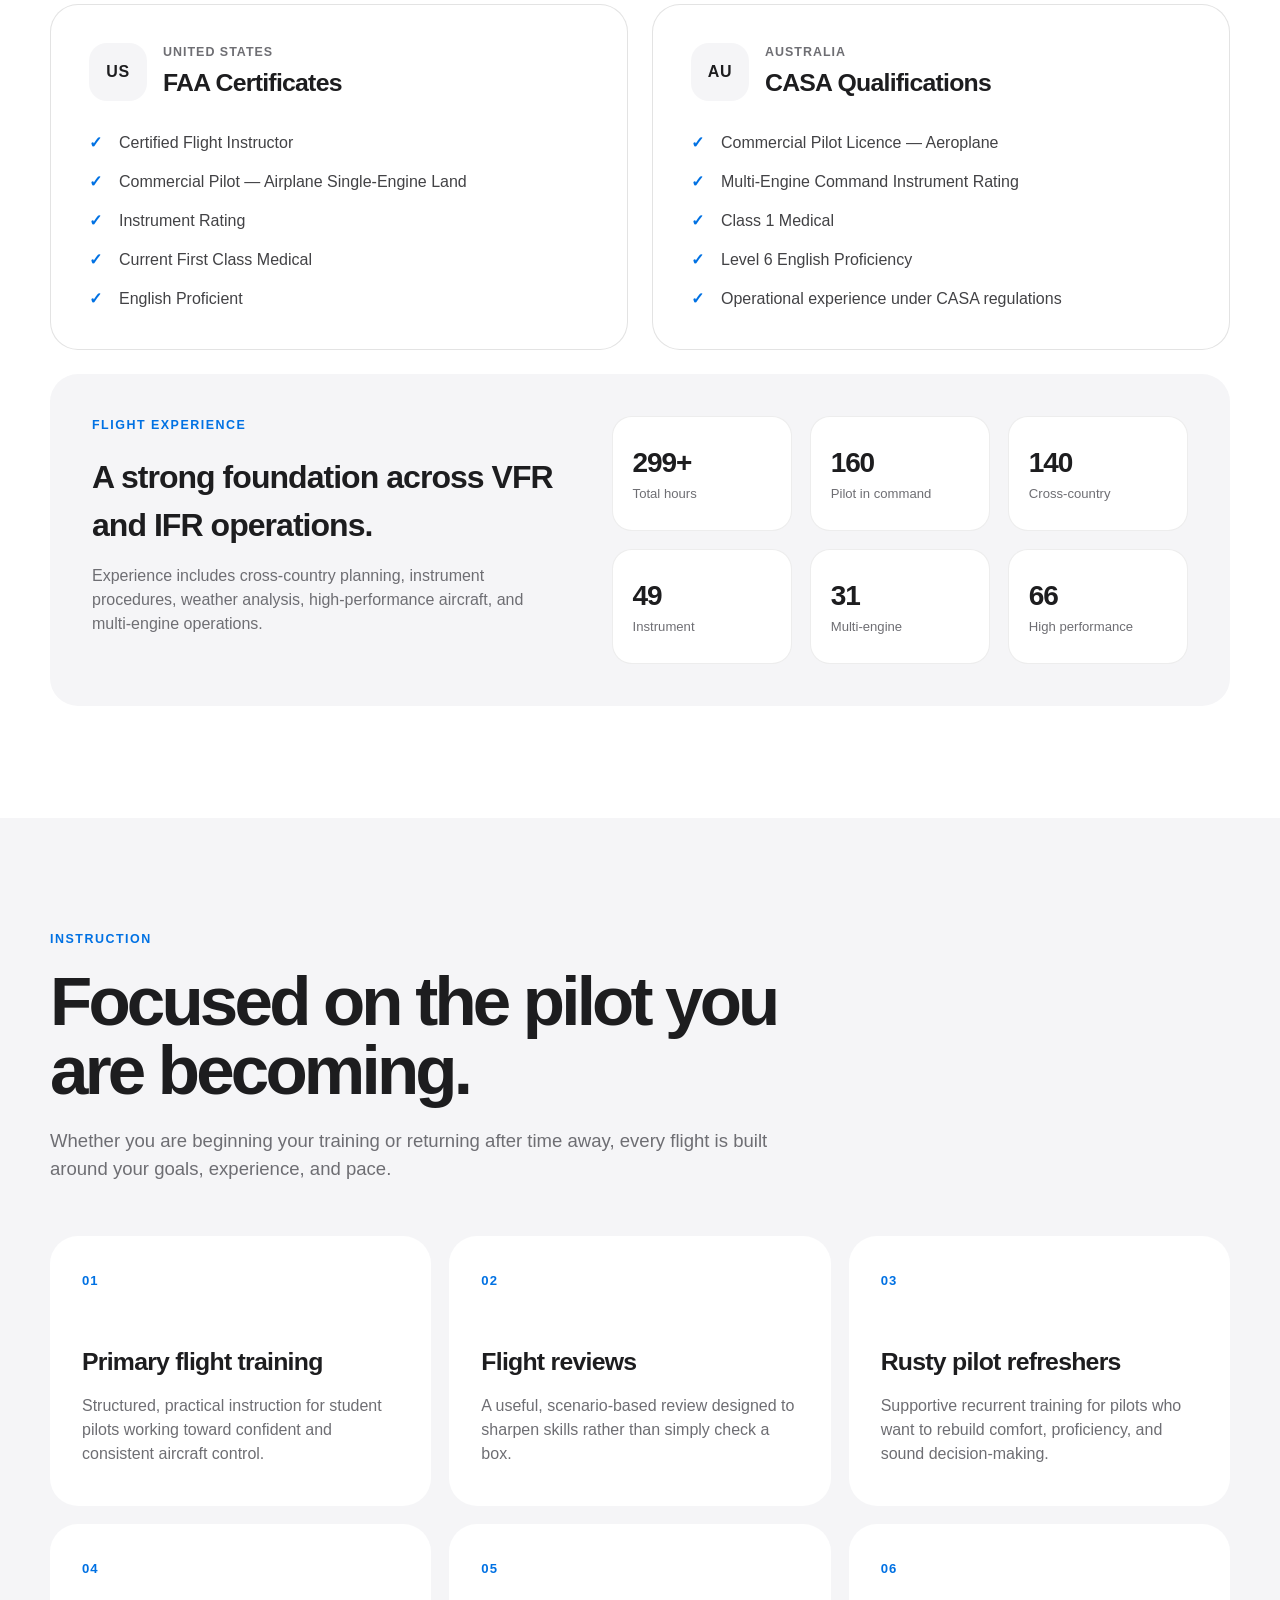
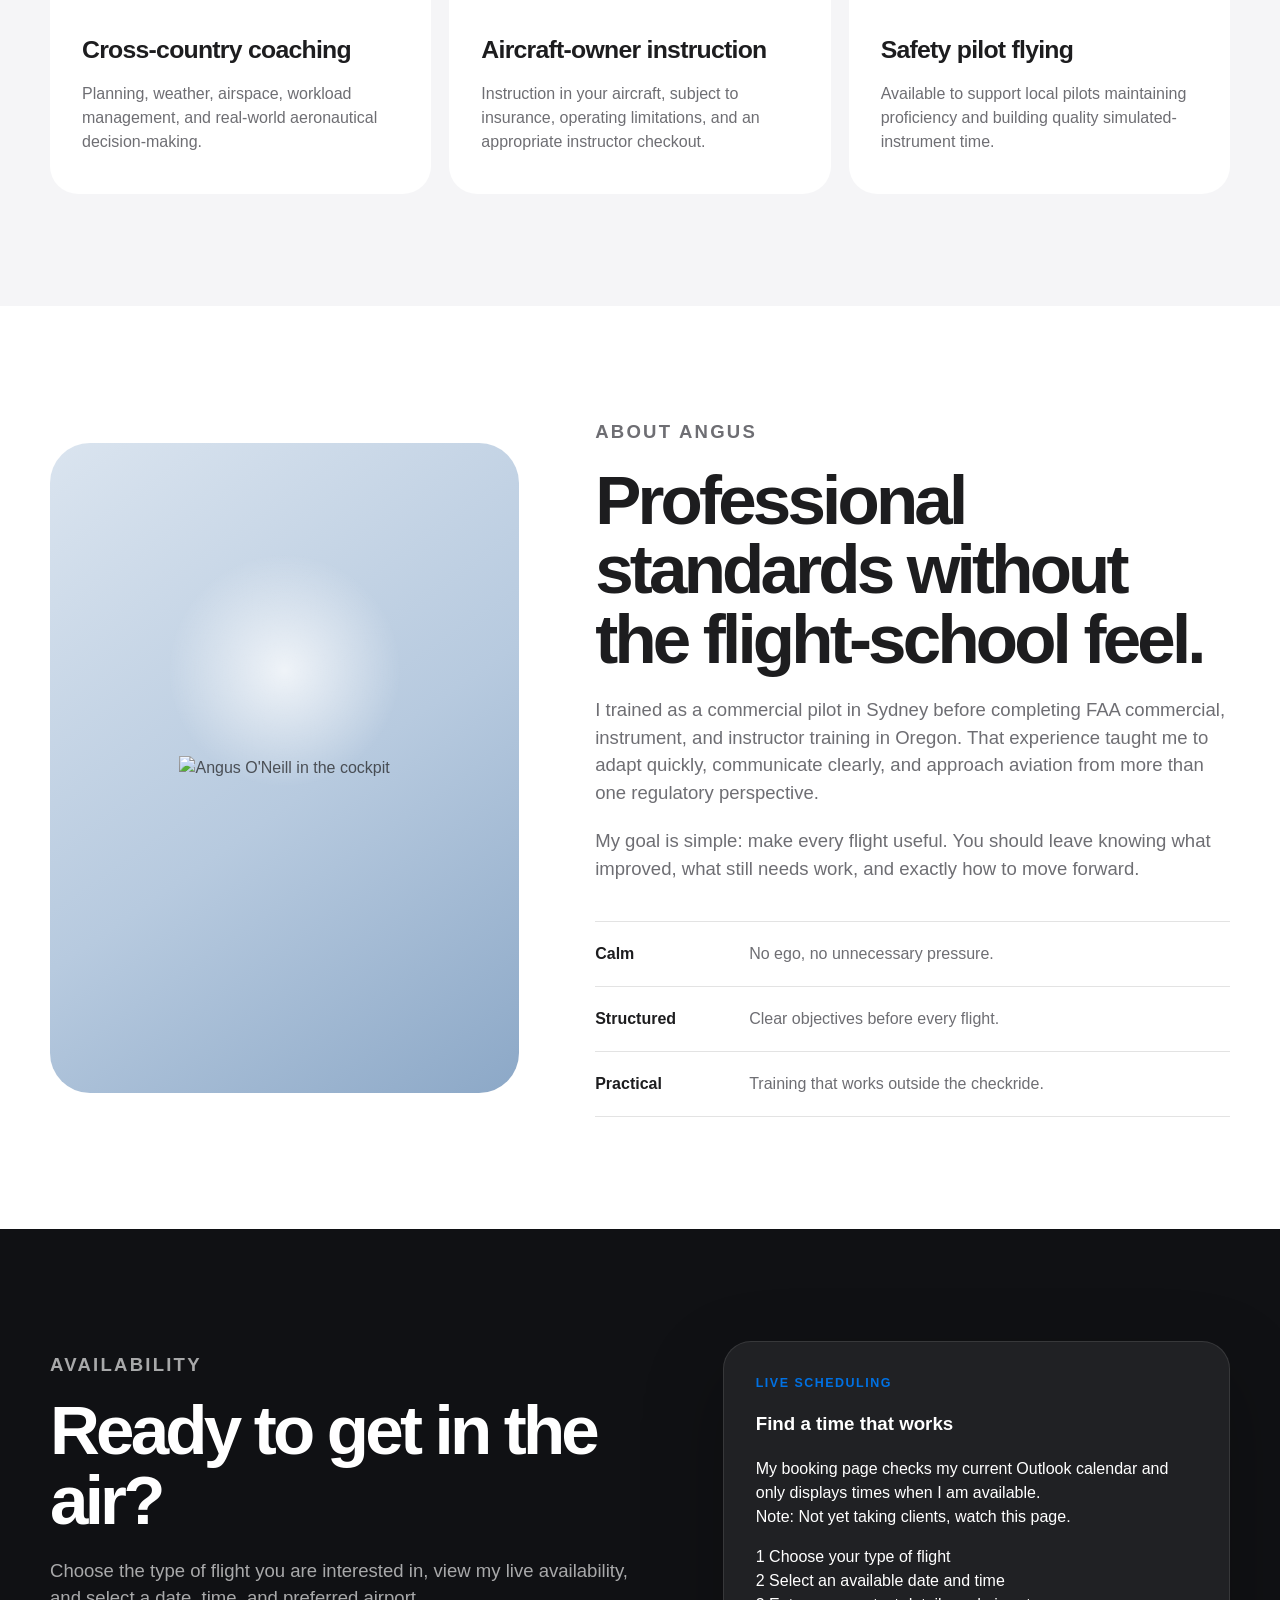
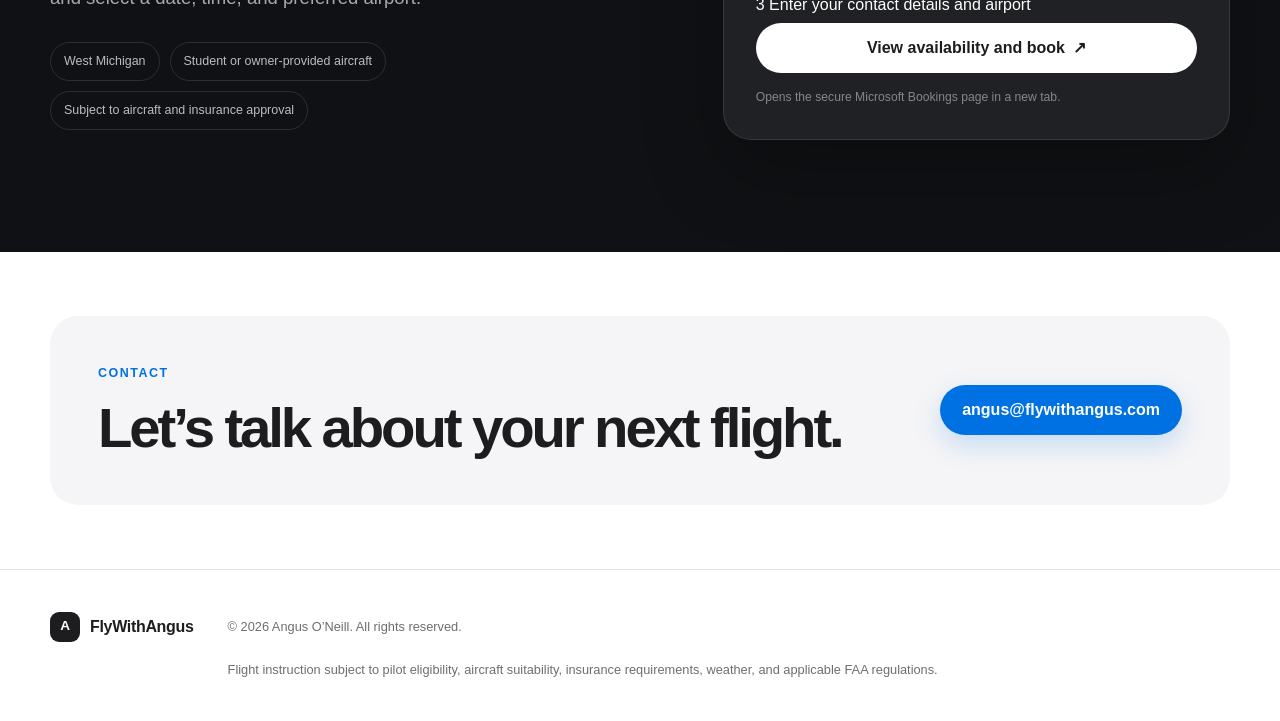
==== commit aa8b303c: "acs, docs, reset pwd" ====
--- a/index.html
+++ b/index.html
@@ -69,7 +69,7 @@
           </p>
           <div class="hero-actions">
             <a class="button button-primary" href="#booking">Check availability</a>
-            <a class="button button-secondary" href="#credentials">View credentials</a>
+            <a class="button button-secondary" href="/students">Student Portal</a>
           </div>
           <p class="hero-note">FAA CFI · Commercial Pilot · Instrument Rated · CASA CPL &amp; MECIR</p>
         </div>
